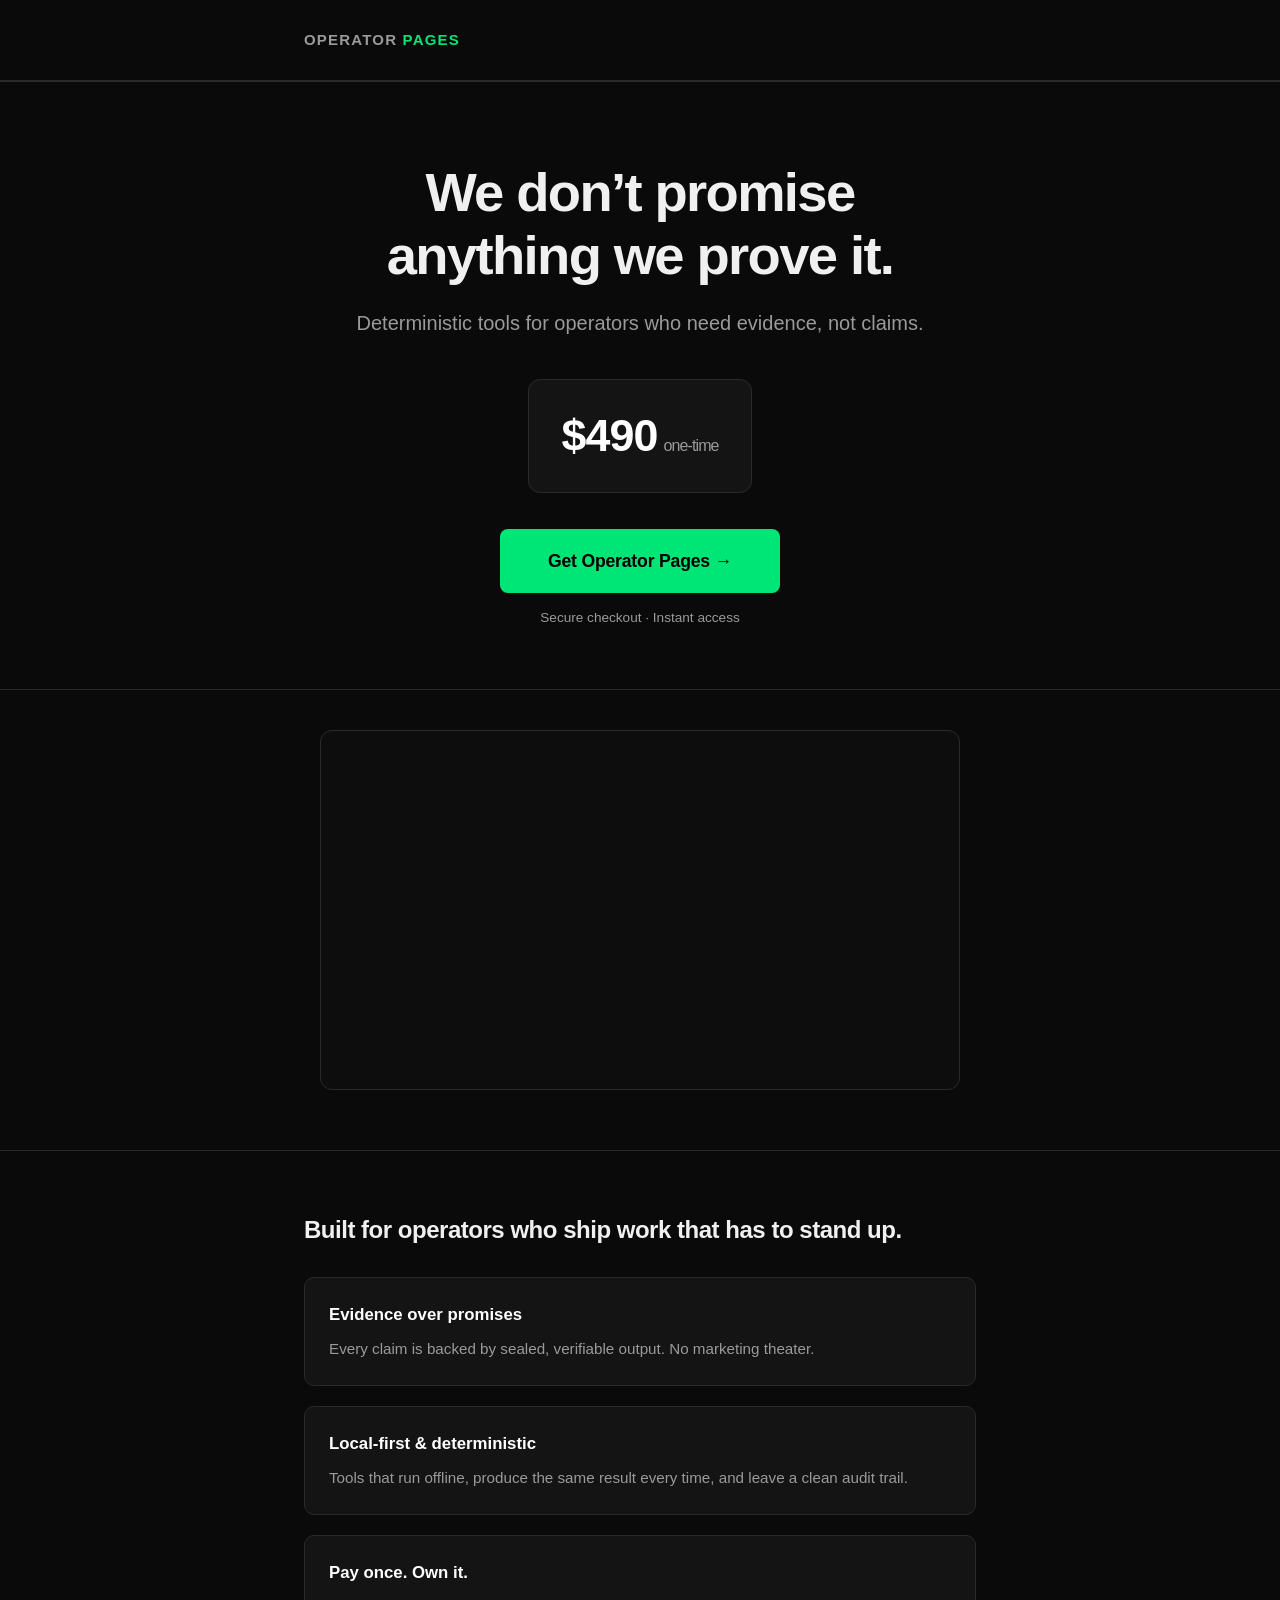
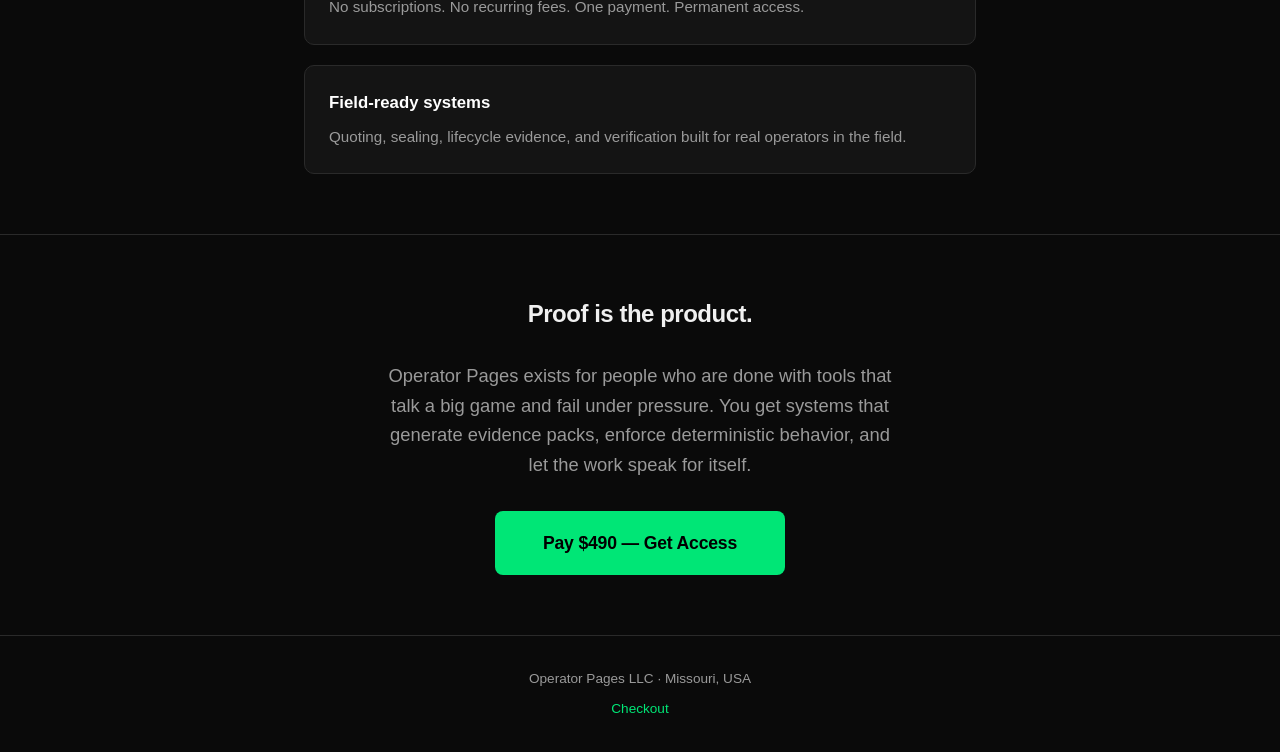
==== index.html @ a0676574 "Add Operator Pages landing page (index.html) — $490 offer + slides" ====
<!DOCTYPE html>
<html lang="en">
<head>
  <meta charset="UTF-8" />
  <meta name="viewport" content="width=device-width, initial-scale=1.0" />
  <title>Operator Pages — We don't promise anything we prove it.</title>
  <meta name="description" content="Operator Pages. Deterministic tools for field operators. Evidence over claims. Pay once. Own it." />
  <style>
    :root {
      --bg: #0a0a0a;
      --surface: #141414;
      --border: #2a2a2a;
      --text: #f0f0f0;
      --muted: #9a9a9a;
      --accent: #00e676;
      --accent-dim: #00c853;
      --white: #ffffff;
    }

    * {
      margin: 0;
      padding: 0;
      box-sizing: border-box;
    }

    body {
      font-family: -apple-system, BlinkMacSystemFont, "Segoe UI", Roboto, "Helvetica Neue", Arial, sans-serif;
      background: var(--bg);
      color: var(--text);
      line-height: 1.6;
      min-height: 100vh;
    }

    a {
      color: inherit;
      text-decoration: none;
    }

    .container {
      max-width: 720px;
      margin: 0 auto;
      padding: 0 24px;
    }

    /* Header */
    header {
      padding: 28px 0;
      border-bottom: 1px solid var(--border);
    }

    .logo {
      font-size: 15px;
      font-weight: 700;
      letter-spacing: 0.08em;
      text-transform: uppercase;
      color: var(--muted);
    }

    .logo span {
      color: var(--accent);
    }

    /* Hero */
    .hero {
      padding: 80px 0 60px;
      text-align: center;
    }

    .hero h1 {
      font-size: clamp(2.4rem, 6vw, 3.4rem);
      font-weight: 800;
      line-height: 1.15;
      letter-spacing: -0.03em;
      margin-bottom: 20px;
    }

    .hero .tagline {
      font-size: 1.25rem;
      color: var(--muted);
      margin-bottom: 40px;
      font-weight: 500;
    }

    .price-block {
      display: inline-block;
      background: var(--surface);
      border: 1px solid var(--border);
      border-radius: 12px;
      padding: 20px 32px;
      margin-bottom: 36px;
    }

    .price {
      font-size: 2.8rem;
      font-weight: 800;
      letter-spacing: -0.02em;
      color: var(--white);
    }

    .price span {
      font-size: 1rem;
      font-weight: 500;
      color: var(--muted);
      margin-left: 6px;
    }

    .cta {
      display: inline-block;
      background: var(--accent);
      color: #000;
      font-weight: 700;
      font-size: 1.1rem;
      padding: 18px 48px;
      border-radius: 8px;
      transition: all 0.2s ease;
      letter-spacing: -0.01em;
    }

    .cta:hover {
      background: var(--accent-dim);
      transform: translateY(-1px);
    }

    .cta-sub {
      margin-top: 14px;
      font-size: 0.85rem;
      color: var(--muted);
    }

    /* Slideshow */
    .video-section {
      padding: 40px 0 60px;
      text-align: center;
    }

    .slide-wrapper {
      position: relative;
      width: 100%;
      max-width: 640px;
      margin: 0 auto;
      aspect-ratio: 16 / 9;
      background: #0d0d0d;
      border: 1px solid var(--border);
      border-radius: 12px;
      overflow: hidden;
    }

    .slides {
      position: relative;
      width: 100%;
      height: 100%;
    }

    .slide {
      position: absolute;
      inset: 0;
      display: flex;
      flex-direction: column;
      align-items: center;
      justify-content: center;
      padding: 32px;
      opacity: 0;
      animation: slideCycle 12s infinite;
    }

    .slide:nth-child(1) { animation-delay: 0s; }
    .slide:nth-child(2) { animation-delay: 4s; }
    .slide:nth-child(3) { animation-delay: 8s; }

    @keyframes slideCycle {
      0% { opacity: 0; transform: translateY(12px); }
      6% { opacity: 1; transform: translateY(0); }
      28% { opacity: 1; transform: translateY(0); }
      33% { opacity: 0; transform: translateY(-12px); }
      100% { opacity: 0; }
    }

    .slide h3 {
      font-size: clamp(1.4rem, 4vw, 1.9rem);
      font-weight: 800;
      letter-spacing: -0.03em;
      color: var(--white);
      margin-bottom: 12px;
      line-height: 1.2;
    }

    .slide p {
      font-size: 1rem;
      color: var(--muted);
      max-width: 380px;
    }

    .slide .accent {
      color: var(--accent);
      font-weight: 700;
    }

    .slide-progress {
      position: absolute;
      bottom: 0;
      left: 0;
      height: 3px;
      background: var(--accent);
      animation: progress 12s linear infinite;
    }

    @keyframes progress {
      0% { width: 0%; }
      100% { width: 100%; }
    }

    /* Sections */
    section {
      padding: 60px 0;
      border-top: 1px solid var(--border);
    }

    h2 {
      font-size: 1.5rem;
      font-weight: 700;
      margin-bottom: 28px;
      letter-spacing: -0.02em;
    }

    .features {
      display: grid;
      gap: 20px;
    }

    .feature {
      background: var(--surface);
      border: 1px solid var(--border);
      border-radius: 10px;
      padding: 24px;
    }

    .feature h3 {
      font-size: 1.05rem;
      font-weight: 700;
      margin-bottom: 8px;
      color: var(--white);
    }

    .feature p {
      font-size: 0.95rem;
      color: var(--muted);
    }

    .proof {
      text-align: center;
    }

    .proof p {
      font-size: 1.15rem;
      color: var(--muted);
      max-width: 520px;
      margin: 0 auto 32px;
    }

    .final-cta {
      text-align: center;
      padding-bottom: 80px;
    }

    footer {
      border-top: 1px solid var(--border);
      padding: 32px 0;
      text-align: center;
      font-size: 0.85rem;
      color: var(--muted);
    }

    footer a {
      color: var(--accent);
    }

    @media (max-width: 600px) {
      .hero {
        padding: 60px 0 48px;
      }
      .price {
        font-size: 2.2rem;
      }
      .cta {
        width: 100%;
        text-align: center;
      }
    }
  </style>
</head>
<body>
  <header>
    <div class="container">
      <div class="logo">Operator <span>Pages</span></div>
    </div>
  </header>

  <main>
    <section class="hero">
      <div class="container">
        <h1>We don’t promise<br>anything we prove it.</h1>
        <p class="tagline">Deterministic tools for operators who need evidence, not claims.</p>

        <div class="price-block">
          <div class="price">$490<span>one-time</span></div>
        </div>

        <div>
          <a href="https://buy.stripe.com/5kQaEYc9AewBaJleoN0ZW01" class="cta" target="_blank" rel="noopener">
            Get Operator Pages →
          </a>
          <p class="cta-sub">Secure checkout · Instant access</p>
        </div>
      </div>
    </section>

    <section class="video-section">
      <div class="container">
        <div class="slide-wrapper">
          <div class="slides">
            <div class="slide">
              <h3>Evidence over claims</h3>
            </div>
            <div class="slide">
              <h3>Local-first</h3>
            </div>
            <div class="slide">
              <h3>Pay once</h3>
            </div>
          </div>
          <div class="slide-progress"></div>
        </div>
      </div>
    </section>

    <section>
      <div class="container">
        <h2>Built for operators who ship work that has to stand up.</h2>
        <div class="features">
          <div class="feature">
            <h3>Evidence over promises</h3>
            <p>Every claim is backed by sealed, verifiable output. No marketing theater.</p>
          </div>
          <div class="feature">
            <h3>Local-first & deterministic</h3>
            <p>Tools that run offline, produce the same result every time, and leave a clean audit trail.</p>
          </div>
          <div class="feature">
            <h3>Pay once. Own it.</h3>
            <p>No subscriptions. No recurring fees. One payment. Permanent access.</p>
          </div>
          <div class="feature">
            <h3>Field-ready systems</h3>
            <p>Quoting, sealing, lifecycle evidence, and verification built for real operators in the field.</p>
          </div>
        </div>
      </div>
    </section>

    <section class="proof">
      <div class="container">
        <h2>Proof is the product.</h2>
        <p>
          Operator Pages exists for people who are done with tools that talk a big game and fail under pressure.
          You get systems that generate evidence packs, enforce deterministic behavior, and let the work speak for itself.
        </p>
        <a href="https://buy.stripe.com/5kQaEYc9AewBaJleoN0ZW01" class="cta" target="_blank" rel="noopener">
          Pay $490 — Get Access
        </a>
      </div>
    </section>
  </main>

  <footer>
    <div class="container">
      <p>Operator Pages LLC · Missouri, USA</p>
      <p style="margin-top: 8px;">
        <a href="https://buy.stripe.com/5kQaEYc9AewBaJleoN0ZW01">Checkout</a>
      </p>
    </div>
  </footer>
</body>
</html>
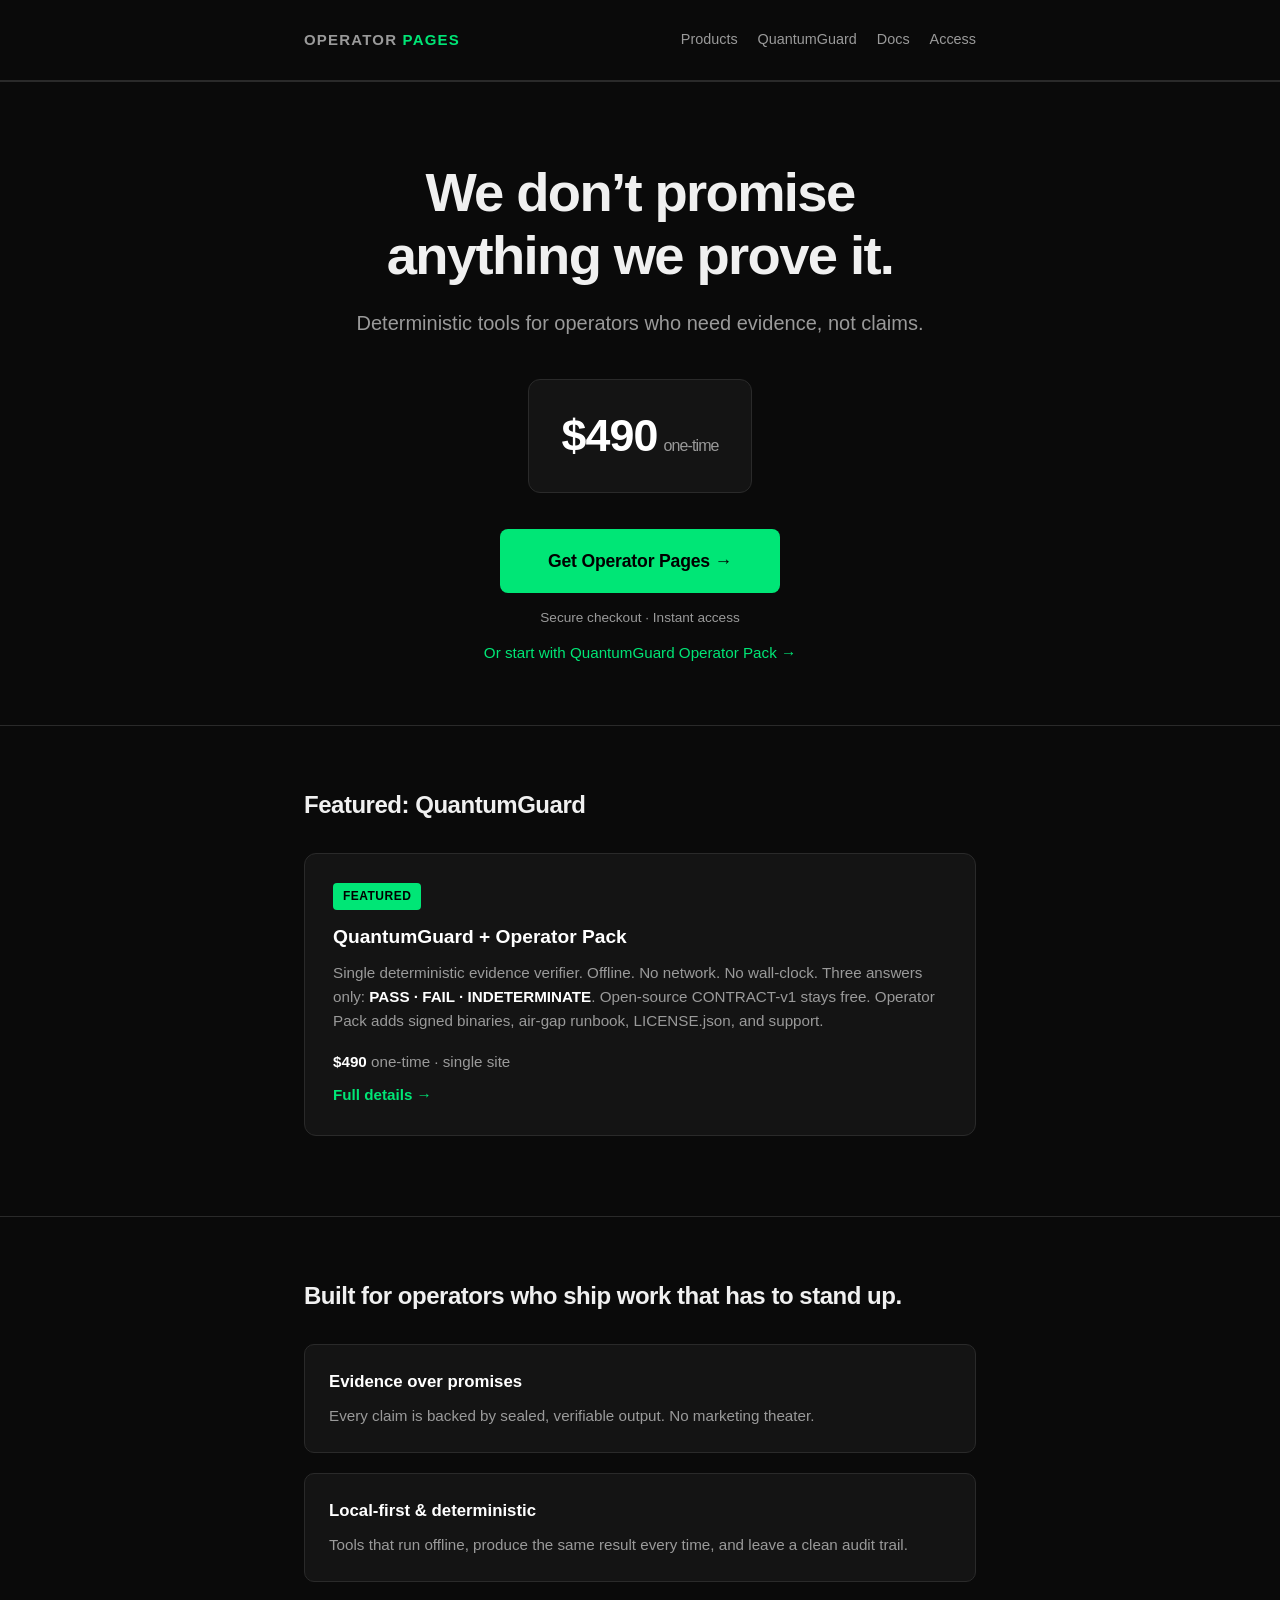
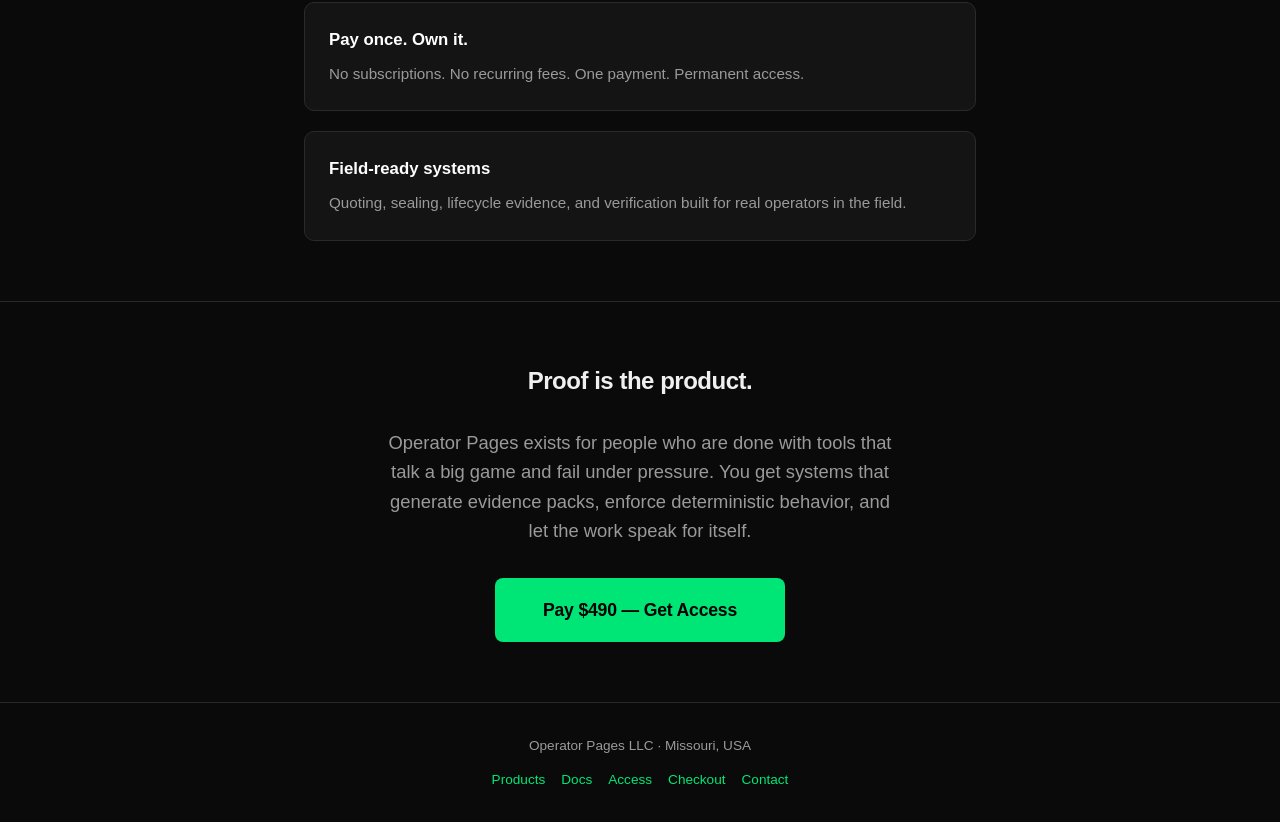
==== commit 40ee8138: "Home: QuantumGuard featured, site nav, products link; preserve exact $490 Stripe CTA" ====
--- a/index.html
+++ b/index.html
@@ -4,7 +4,11 @@
   <meta charset="UTF-8" />
   <meta name="viewport" content="width=device-width, initial-scale=1.0" />
   <title>Operator Pages — We don't promise anything we prove it.</title>
-  <meta name="description" content="Operator Pages. Deterministic tools for field operators. Evidence over claims. Pay once. Own it." />
+  <meta name="description" content="Operator Pages. Deterministic tools for field operators. QuantumGuard evidence verification. Evidence over claims. Pay once. Own it." />
+  <meta property="og:title" content="Operator Pages — Evidence over claims" />
+  <meta property="og:description" content="Deterministic tools for operators who need evidence, not claims. QuantumGuard + Operator Pack $490 one-time." />
+  <meta property="og:type" content="website" />
+  <link rel="canonical" href="https://operatorpages.com/" />
   <style>
     :root {
       --bg: #0a0a0a;
@@ -16,282 +20,64 @@
       --accent-dim: #00c853;
       --white: #ffffff;
     }
-
-    * {
-      margin: 0;
-      padding: 0;
-      box-sizing: border-box;
-    }
-
+    * { margin: 0; padding: 0; box-sizing: border-box; }
     body {
       font-family: -apple-system, BlinkMacSystemFont, "Segoe UI", Roboto, "Helvetica Neue", Arial, sans-serif;
-      background: var(--bg);
-      color: var(--text);
-      line-height: 1.6;
-      min-height: 100vh;
+      background: var(--bg); color: var(--text); line-height: 1.6; min-height: 100vh;
     }
-
-    a {
-      color: inherit;
-      text-decoration: none;
-    }
-
-    .container {
-      max-width: 720px;
-      margin: 0 auto;
-      padding: 0 24px;
-    }
-
-    /* Header */
-    header {
-      padding: 28px 0;
-      border-bottom: 1px solid var(--border);
-    }
-
-    .logo {
-      font-size: 15px;
-      font-weight: 700;
-      letter-spacing: 0.08em;
-      text-transform: uppercase;
-      color: var(--muted);
-    }
-
-    .logo span {
-      color: var(--accent);
-    }
-
-    /* Hero */
-    .hero {
-      padding: 80px 0 60px;
-      text-align: center;
-    }
-
-    .hero h1 {
-      font-size: clamp(2.4rem, 6vw, 3.4rem);
-      font-weight: 800;
-      line-height: 1.15;
-      letter-spacing: -0.03em;
-      margin-bottom: 20px;
-    }
-
-    .hero .tagline {
-      font-size: 1.25rem;
-      color: var(--muted);
-      margin-bottom: 40px;
-      font-weight: 500;
-    }
-
-    .price-block {
-      display: inline-block;
-      background: var(--surface);
-      border: 1px solid var(--border);
-      border-radius: 12px;
-      padding: 20px 32px;
-      margin-bottom: 36px;
-    }
-
-    .price {
-      font-size: 2.8rem;
-      font-weight: 800;
-      letter-spacing: -0.02em;
-      color: var(--white);
-    }
-
-    .price span {
-      font-size: 1rem;
-      font-weight: 500;
-      color: var(--muted);
-      margin-left: 6px;
-    }
-
-    .cta {
-      display: inline-block;
-      background: var(--accent);
-      color: #000;
-      font-weight: 700;
-      font-size: 1.1rem;
-      padding: 18px 48px;
-      border-radius: 8px;
-      transition: all 0.2s ease;
-      letter-spacing: -0.01em;
-    }
-
-    .cta:hover {
-      background: var(--accent-dim);
-      transform: translateY(-1px);
-    }
-
-    .cta-sub {
-      margin-top: 14px;
-      font-size: 0.85rem;
-      color: var(--muted);
-    }
-
-    /* Slideshow */
-    .video-section {
-      padding: 40px 0 60px;
-      text-align: center;
-    }
-
-    .slide-wrapper {
-      position: relative;
-      width: 100%;
-      max-width: 640px;
-      margin: 0 auto;
-      aspect-ratio: 16 / 9;
-      background: #0d0d0d;
-      border: 1px solid var(--border);
-      border-radius: 12px;
-      overflow: hidden;
-    }
-
-    .slides {
-      position: relative;
-      width: 100%;
-      height: 100%;
-    }
-
-    .slide {
-      position: absolute;
-      inset: 0;
-      display: flex;
-      flex-direction: column;
-      align-items: center;
-      justify-content: center;
-      padding: 32px;
-      opacity: 0;
-      animation: slideCycle 12s infinite;
-    }
-
-    .slide:nth-child(1) { animation-delay: 0s; }
-    .slide:nth-child(2) { animation-delay: 4s; }
-    .slide:nth-child(3) { animation-delay: 8s; }
-
-    @keyframes slideCycle {
-      0% { opacity: 0; transform: translateY(12px); }
-      6% { opacity: 1; transform: translateY(0); }
-      28% { opacity: 1; transform: translateY(0); }
-      33% { opacity: 0; transform: translateY(-12px); }
-      100% { opacity: 0; }
-    }
-
-    .slide h3 {
-      font-size: clamp(1.4rem, 4vw, 1.9rem);
-      font-weight: 800;
-      letter-spacing: -0.03em;
-      color: var(--white);
-      margin-bottom: 12px;
-      line-height: 1.2;
-    }
-
-    .slide p {
-      font-size: 1rem;
-      color: var(--muted);
-      max-width: 380px;
-    }
-
-    .slide .accent {
-      color: var(--accent);
-      font-weight: 700;
-    }
-
-    .slide-progress {
-      position: absolute;
-      bottom: 0;
-      left: 0;
-      height: 3px;
-      background: var(--accent);
-      animation: progress 12s linear infinite;
-    }
-
-    @keyframes progress {
-      0% { width: 0%; }
-      100% { width: 100%; }
-    }
-
-    /* Sections */
-    section {
-      padding: 60px 0;
-      border-top: 1px solid var(--border);
-    }
-
-    h2 {
-      font-size: 1.5rem;
-      font-weight: 700;
-      margin-bottom: 28px;
-      letter-spacing: -0.02em;
-    }
-
-    .features {
-      display: grid;
-      gap: 20px;
-    }
-
-    .feature {
-      background: var(--surface);
-      border: 1px solid var(--border);
-      border-radius: 10px;
-      padding: 24px;
-    }
-
-    .feature h3 {
-      font-size: 1.05rem;
-      font-weight: 700;
-      margin-bottom: 8px;
-      color: var(--white);
-    }
-
-    .feature p {
-      font-size: 0.95rem;
-      color: var(--muted);
-    }
-
-    .proof {
-      text-align: center;
-    }
-
-    .proof p {
-      font-size: 1.15rem;
-      color: var(--muted);
-      max-width: 520px;
-      margin: 0 auto 32px;
-    }
-
-    .final-cta {
-      text-align: center;
-      padding-bottom: 80px;
-    }
-
-    footer {
-      border-top: 1px solid var(--border);
-      padding: 32px 0;
-      text-align: center;
-      font-size: 0.85rem;
-      color: var(--muted);
-    }
-
-    footer a {
-      color: var(--accent);
-    }
-
+    a { color: inherit; text-decoration: none; }
+    .container { max-width: 720px; margin: 0 auto; padding: 0 24px; }
+    header { padding: 28px 0; border-bottom: 1px solid var(--border); }
+    .nav { display: flex; align-items: center; justify-content: space-between; gap: 16px; flex-wrap: wrap; }
+    .logo { font-size: 15px; font-weight: 700; letter-spacing: 0.08em; text-transform: uppercase; color: var(--muted); }
+    .logo span { color: var(--accent); }
+    .nav-links { display: flex; gap: 20px; font-size: 0.9rem; color: var(--muted); }
+    .nav-links a:hover { color: var(--accent); }
+    .hero { padding: 80px 0 60px; text-align: center; }
+    .hero h1 { font-size: clamp(2.4rem, 6vw, 3.4rem); font-weight: 800; line-height: 1.15; letter-spacing: -0.03em; margin-bottom: 20px; }
+    .hero .tagline { font-size: 1.25rem; color: var(--muted); margin-bottom: 40px; font-weight: 500; }
+    .price-block { display: inline-block; background: var(--surface); border: 1px solid var(--border); border-radius: 12px; padding: 20px 32px; margin-bottom: 36px; }
+    .price { font-size: 2.8rem; font-weight: 800; letter-spacing: -0.02em; color: var(--white); }
+    .price span { font-size: 1rem; font-weight: 500; color: var(--muted); margin-left: 6px; }
+    .cta { display: inline-block; background: var(--accent); color: #000; font-weight: 700; font-size: 1.1rem; padding: 18px 48px; border-radius: 8px; transition: all 0.2s ease; letter-spacing: -0.01em; }
+    .cta:hover { background: var(--accent-dim); transform: translateY(-1px); }
+    .cta-sub { margin-top: 14px; font-size: 0.85rem; color: var(--muted); }
+    .cta-secondary { display: inline-block; margin-top: 12px; font-size: 0.95rem; color: var(--accent); }
+    .cta-secondary:hover { text-decoration: underline; }
+    section { padding: 60px 0; border-top: 1px solid var(--border); }
+    h2 { font-size: 1.5rem; font-weight: 700; margin-bottom: 28px; letter-spacing: -0.02em; }
+    .features { display: grid; gap: 20px; }
+    .feature { background: var(--surface); border: 1px solid var(--border); border-radius: 10px; padding: 24px; }
+    .feature h3 { font-size: 1.05rem; font-weight: 700; margin-bottom: 8px; color: var(--white); }
+    .feature p { font-size: 0.95rem; color: var(--muted); }
+    .product-card { background: var(--surface); border: 1px solid var(--border); border-radius: 12px; padding: 28px; margin-bottom: 20px; }
+    .product-card h3 { font-size: 1.2rem; font-weight: 700; margin-bottom: 8px; color: var(--white); }
+    .product-card .badge { display: inline-block; font-size: 0.75rem; font-weight: 700; letter-spacing: 0.04em; text-transform: uppercase; color: #000; background: var(--accent); padding: 4px 10px; border-radius: 4px; margin-bottom: 12px; }
+    .product-card p { color: var(--muted); margin-bottom: 16px; font-size: 0.95rem; }
+    .product-card a.more { color: var(--accent); font-weight: 600; font-size: 0.95rem; }
+    .product-card a.more:hover { text-decoration: underline; }
+    .proof { text-align: center; }
+    .proof p { font-size: 1.15rem; color: var(--muted); max-width: 520px; margin: 0 auto 32px; }
+    footer { border-top: 1px solid var(--border); padding: 32px 0; text-align: center; font-size: 0.85rem; color: var(--muted); }
+    footer a { color: var(--accent); }
+    footer .links { margin-top: 12px; display: flex; gap: 16px; justify-content: center; flex-wrap: wrap; }
     @media (max-width: 600px) {
-      .hero {
-        padding: 60px 0 48px;
-      }
-      .price {
-        font-size: 2.2rem;
-      }
-      .cta {
-        width: 100%;
-        text-align: center;
-      }
+      .hero { padding: 60px 0 48px; }
+      .price { font-size: 2.2rem; }
+      .cta { width: 100%; text-align: center; }
     }
   </style>
 </head>
 <body>
   <header>
-    <div class="container">
-      <div class="logo">Operator <span>Pages</span></div>
+    <div class="container nav">
+      <a href="/" class="logo">Operator <span>Pages</span></a>
+      <nav class="nav-links">
+        <a href="/products/">Products</a>
+        <a href="/products/quantumguard.html">QuantumGuard</a>
+        <a href="/docs/">Docs</a>
+        <a href="/access.html">Access</a>
+      </nav>
     </div>
   </header>
 
@@ -300,35 +86,30 @@
       <div class="container">
         <h1>We don’t promise<br>anything we prove it.</h1>
         <p class="tagline">Deterministic tools for operators who need evidence, not claims.</p>
-
         <div class="price-block">
           <div class="price">$490<span>one-time</span></div>
         </div>
-
         <div>
-          <a href="https://buy.stripe.com/5kQaEYc9AewBaJleoN0ZW01" class="cta" target="_blank" rel="noopener">
-            Get Operator Pages →
-          </a>
+          <a href="https://buy.stripe.com/5kQaEYc9AewBaJleoN0ZW01" class="cta" target="_blank" rel="noopener">Get Operator Pages →</a>
           <p class="cta-sub">Secure checkout · Instant access</p>
+          <a href="/products/quantumguard.html" class="cta-secondary">Or start with QuantumGuard Operator Pack →</a>
         </div>
       </div>
     </section>
 
-    <section class="video-section">
+    <section>
       <div class="container">
-        <div class="slide-wrapper">
-          <div class="slides">
-            <div class="slide">
-              <h3>Evidence over claims</h3>
-            </div>
-            <div class="slide">
-              <h3>Local-first</h3>
-            </div>
-            <div class="slide">
-              <h3>Pay once</h3>
-            </div>
-          </div>
-          <div class="slide-progress"></div>
+        <h2>Featured: QuantumGuard</h2>
+        <div class="product-card">
+          <span class="badge">Featured</span>
+          <h3>QuantumGuard + Operator Pack</h3>
+          <p>
+            Single deterministic evidence verifier. Offline. No network. No wall-clock.
+            Three answers only: <strong style="color:var(--white)">PASS · FAIL · INDETERMINATE</strong>.
+            Open-source CONTRACT-v1 stays free. Operator Pack adds signed binaries, air-gap runbook, LICENSE.json, and support.
+          </p>
+          <p style="margin-bottom:8px"><strong style="color:var(--white)">$490</strong> <span style="color:var(--muted)">one-time · single site</span></p>
+          <a href="/products/quantumguard.html" class="more">Full details →</a>
         </div>
       </div>
     </section>
@@ -364,9 +145,7 @@
           Operator Pages exists for people who are done with tools that talk a big game and fail under pressure.
           You get systems that generate evidence packs, enforce deterministic behavior, and let the work speak for itself.
         </p>
-        <a href="https://buy.stripe.com/5kQaEYc9AewBaJleoN0ZW01" class="cta" target="_blank" rel="noopener">
-          Pay $490 — Get Access
-        </a>
+        <a href="https://buy.stripe.com/5kQaEYc9AewBaJleoN0ZW01" class="cta" target="_blank" rel="noopener">Pay $490 — Get Access</a>
       </div>
     </section>
   </main>
@@ -374,10 +153,14 @@
   <footer>
     <div class="container">
       <p>Operator Pages LLC · Missouri, USA</p>
-      <p style="margin-top: 8px;">
-        <a href="https://buy.stripe.com/5kQaEYc9AewBaJleoN0ZW01">Checkout</a>
-      </p>
+      <div class="links">
+        <a href="/products/">Products</a>
+        <a href="/docs/">Docs</a>
+        <a href="/access.html">Access</a>
+        <a href="https://buy.stripe.com/5kQaEYc9AewBaJleoN0ZW01" target="_blank" rel="noopener">Checkout</a>
+        <a href="mailto:danpennic@gmail.com">Contact</a>
+      </div>
     </div>
   </footer>
 </body>
-</html>+</html>
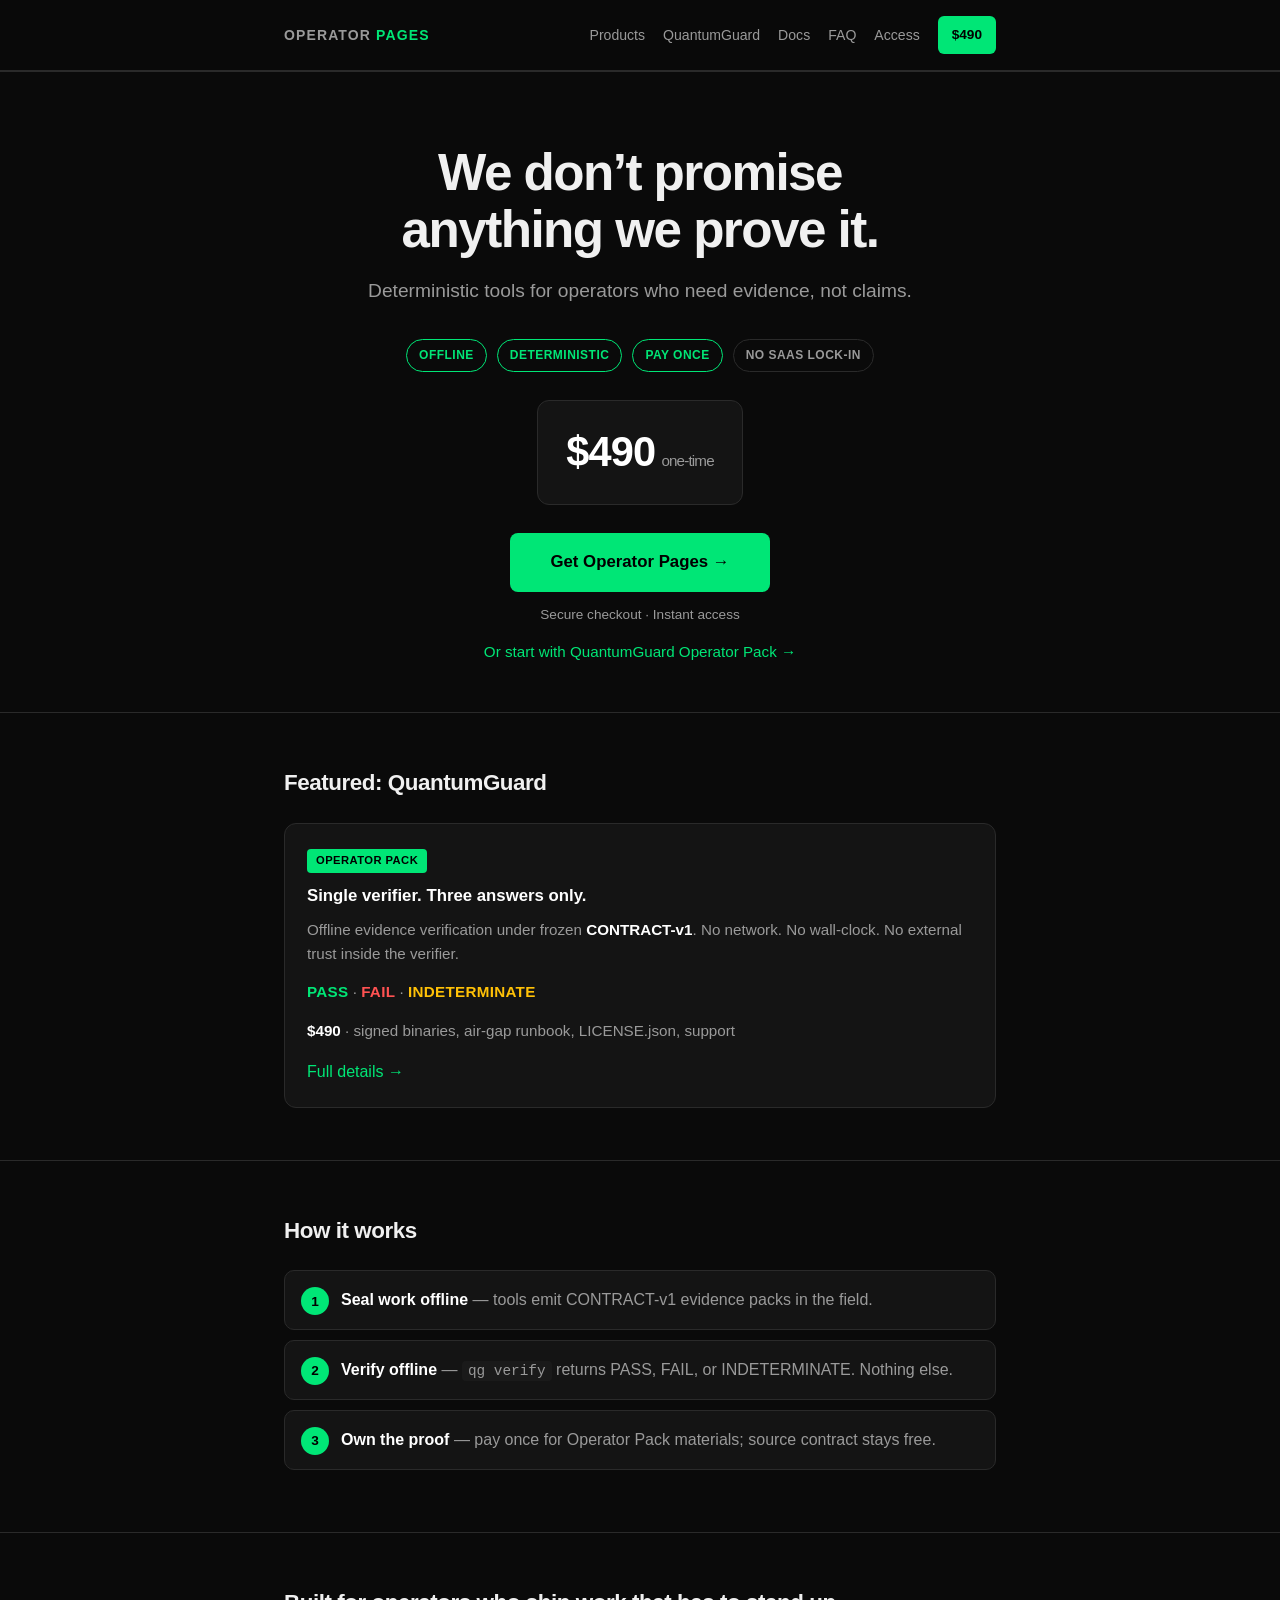
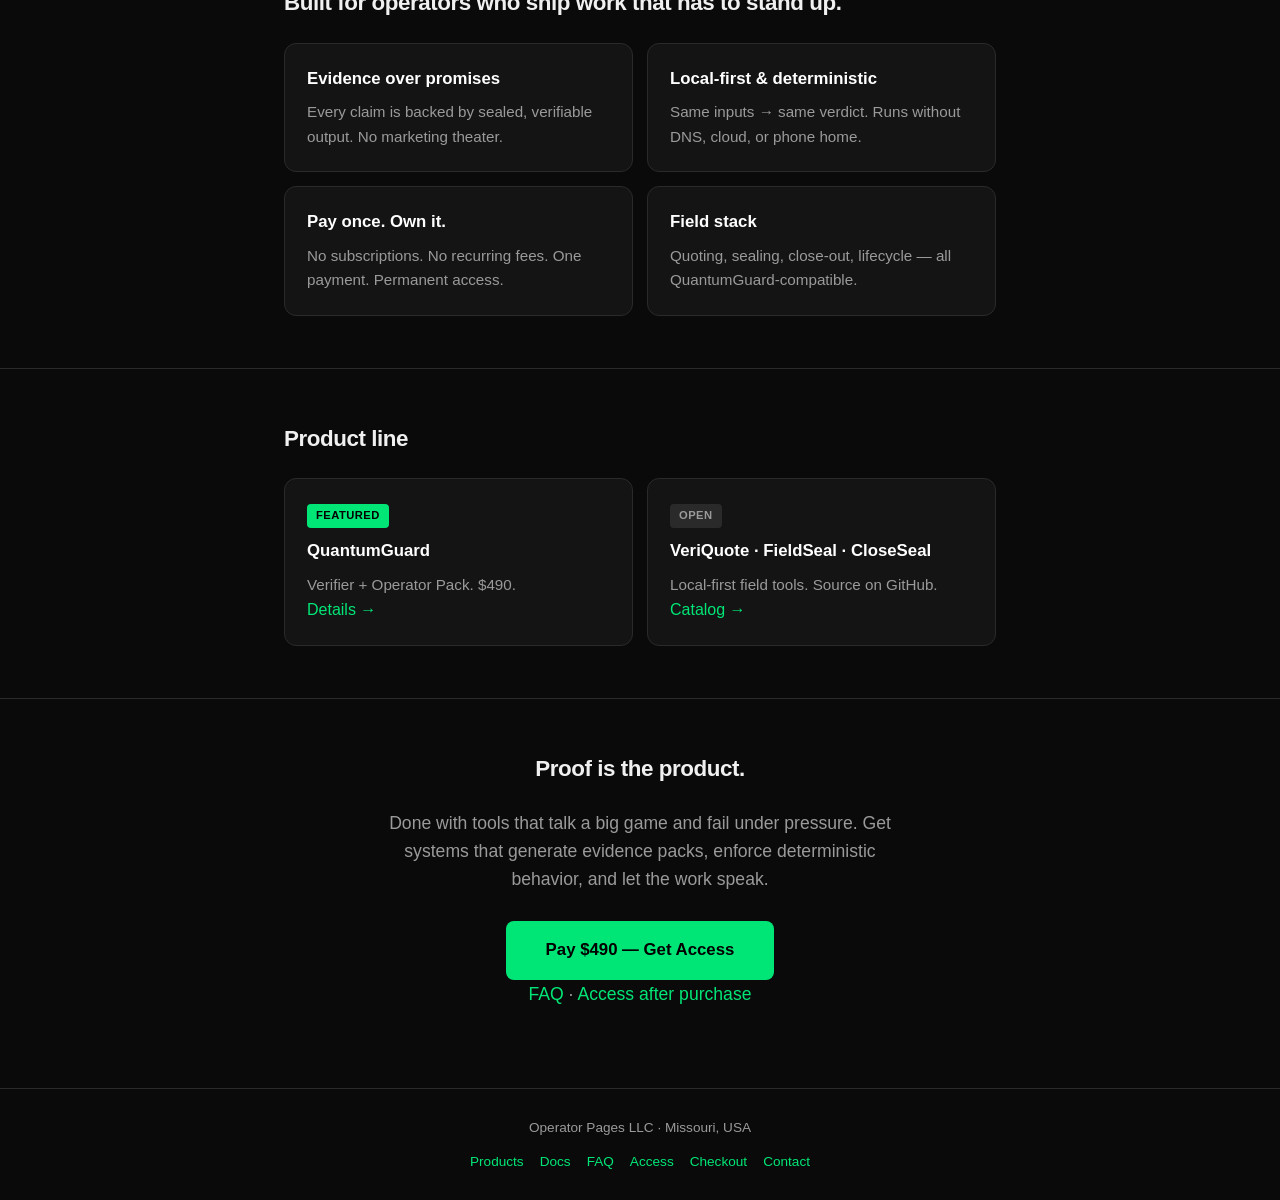
==== commit f556ea24: "Advance home: sticky nav, how-it-works, relative links for GitHub Pages, FAQ link" ====
--- a/index.html
+++ b/index.html
@@ -4,79 +4,23 @@
   <meta charset="UTF-8" />
   <meta name="viewport" content="width=device-width, initial-scale=1.0" />
   <title>Operator Pages — We don't promise anything we prove it.</title>
-  <meta name="description" content="Operator Pages. Deterministic tools for field operators. QuantumGuard evidence verification. Evidence over claims. Pay once. Own it." />
+  <meta name="description" content="Deterministic tools for field operators. QuantumGuard evidence verification. Offline. PASS / FAIL / INDETERMINATE. Pay once." />
   <meta property="og:title" content="Operator Pages — Evidence over claims" />
-  <meta property="og:description" content="Deterministic tools for operators who need evidence, not claims. QuantumGuard + Operator Pack $490 one-time." />
+  <meta property="og:description" content="QuantumGuard + Operator Pack. $490 one-time. Offline verification. No subscriptions." />
   <meta property="og:type" content="website" />
-  <link rel="canonical" href="https://operatorpages.com/" />
-  <style>
-    :root {
-      --bg: #0a0a0a;
-      --surface: #141414;
-      --border: #2a2a2a;
-      --text: #f0f0f0;
-      --muted: #9a9a9a;
-      --accent: #00e676;
-      --accent-dim: #00c853;
-      --white: #ffffff;
-    }
-    * { margin: 0; padding: 0; box-sizing: border-box; }
-    body {
-      font-family: -apple-system, BlinkMacSystemFont, "Segoe UI", Roboto, "Helvetica Neue", Arial, sans-serif;
-      background: var(--bg); color: var(--text); line-height: 1.6; min-height: 100vh;
-    }
-    a { color: inherit; text-decoration: none; }
-    .container { max-width: 720px; margin: 0 auto; padding: 0 24px; }
-    header { padding: 28px 0; border-bottom: 1px solid var(--border); }
-    .nav { display: flex; align-items: center; justify-content: space-between; gap: 16px; flex-wrap: wrap; }
-    .logo { font-size: 15px; font-weight: 700; letter-spacing: 0.08em; text-transform: uppercase; color: var(--muted); }
-    .logo span { color: var(--accent); }
-    .nav-links { display: flex; gap: 20px; font-size: 0.9rem; color: var(--muted); }
-    .nav-links a:hover { color: var(--accent); }
-    .hero { padding: 80px 0 60px; text-align: center; }
-    .hero h1 { font-size: clamp(2.4rem, 6vw, 3.4rem); font-weight: 800; line-height: 1.15; letter-spacing: -0.03em; margin-bottom: 20px; }
-    .hero .tagline { font-size: 1.25rem; color: var(--muted); margin-bottom: 40px; font-weight: 500; }
-    .price-block { display: inline-block; background: var(--surface); border: 1px solid var(--border); border-radius: 12px; padding: 20px 32px; margin-bottom: 36px; }
-    .price { font-size: 2.8rem; font-weight: 800; letter-spacing: -0.02em; color: var(--white); }
-    .price span { font-size: 1rem; font-weight: 500; color: var(--muted); margin-left: 6px; }
-    .cta { display: inline-block; background: var(--accent); color: #000; font-weight: 700; font-size: 1.1rem; padding: 18px 48px; border-radius: 8px; transition: all 0.2s ease; letter-spacing: -0.01em; }
-    .cta:hover { background: var(--accent-dim); transform: translateY(-1px); }
-    .cta-sub { margin-top: 14px; font-size: 0.85rem; color: var(--muted); }
-    .cta-secondary { display: inline-block; margin-top: 12px; font-size: 0.95rem; color: var(--accent); }
-    .cta-secondary:hover { text-decoration: underline; }
-    section { padding: 60px 0; border-top: 1px solid var(--border); }
-    h2 { font-size: 1.5rem; font-weight: 700; margin-bottom: 28px; letter-spacing: -0.02em; }
-    .features { display: grid; gap: 20px; }
-    .feature { background: var(--surface); border: 1px solid var(--border); border-radius: 10px; padding: 24px; }
-    .feature h3 { font-size: 1.05rem; font-weight: 700; margin-bottom: 8px; color: var(--white); }
-    .feature p { font-size: 0.95rem; color: var(--muted); }
-    .product-card { background: var(--surface); border: 1px solid var(--border); border-radius: 12px; padding: 28px; margin-bottom: 20px; }
-    .product-card h3 { font-size: 1.2rem; font-weight: 700; margin-bottom: 8px; color: var(--white); }
-    .product-card .badge { display: inline-block; font-size: 0.75rem; font-weight: 700; letter-spacing: 0.04em; text-transform: uppercase; color: #000; background: var(--accent); padding: 4px 10px; border-radius: 4px; margin-bottom: 12px; }
-    .product-card p { color: var(--muted); margin-bottom: 16px; font-size: 0.95rem; }
-    .product-card a.more { color: var(--accent); font-weight: 600; font-size: 0.95rem; }
-    .product-card a.more:hover { text-decoration: underline; }
-    .proof { text-align: center; }
-    .proof p { font-size: 1.15rem; color: var(--muted); max-width: 520px; margin: 0 auto 32px; }
-    footer { border-top: 1px solid var(--border); padding: 32px 0; text-align: center; font-size: 0.85rem; color: var(--muted); }
-    footer a { color: var(--accent); }
-    footer .links { margin-top: 12px; display: flex; gap: 16px; justify-content: center; flex-wrap: wrap; }
-    @media (max-width: 600px) {
-      .hero { padding: 60px 0 48px; }
-      .price { font-size: 2.2rem; }
-      .cta { width: 100%; text-align: center; }
-    }
-  </style>
+  <link rel="stylesheet" href="css/site.css" />
 </head>
 <body>
   <header>
     <div class="container nav">
-      <a href="/" class="logo">Operator <span>Pages</span></a>
+      <a href="./" class="logo">Operator <span>Pages</span></a>
       <nav class="nav-links">
-        <a href="/products/">Products</a>
-        <a href="/products/quantumguard.html">QuantumGuard</a>
-        <a href="/docs/">Docs</a>
-        <a href="/access.html">Access</a>
+        <a href="products/">Products</a>
+        <a href="products/quantumguard.html">QuantumGuard</a>
+        <a href="docs/">Docs</a>
+        <a href="faq.html">FAQ</a>
+        <a href="access.html">Access</a>
+        <a class="nav-cta" href="https://buy.stripe.com/5kQaEYc9AewBaJleoN0ZW01" target="_blank" rel="noopener">$490</a>
       </nav>
     </div>
   </header>
@@ -86,13 +30,19 @@
       <div class="container">
         <h1>We don’t promise<br>anything we prove it.</h1>
         <p class="tagline">Deterministic tools for operators who need evidence, not claims.</p>
+        <div class="pill-row">
+          <span class="pill on">Offline</span>
+          <span class="pill on">Deterministic</span>
+          <span class="pill on">Pay once</span>
+          <span class="pill">No SaaS lock-in</span>
+        </div>
         <div class="price-block">
           <div class="price">$490<span>one-time</span></div>
         </div>
         <div>
           <a href="https://buy.stripe.com/5kQaEYc9AewBaJleoN0ZW01" class="cta" target="_blank" rel="noopener">Get Operator Pages →</a>
           <p class="cta-sub">Secure checkout · Instant access</p>
-          <a href="/products/quantumguard.html" class="cta-secondary">Or start with QuantumGuard Operator Pack →</a>
+          <a href="products/quantumguard.html" class="cta-secondary">Or start with QuantumGuard Operator Pack →</a>
         </div>
       </div>
     </section>
@@ -100,39 +50,74 @@
     <section>
       <div class="container">
         <h2>Featured: QuantumGuard</h2>
-        <div class="product-card">
-          <span class="badge">Featured</span>
-          <h3>QuantumGuard + Operator Pack</h3>
-          <p>
-            Single deterministic evidence verifier. Offline. No network. No wall-clock.
-            Three answers only: <strong style="color:var(--white)">PASS · FAIL · INDETERMINATE</strong>.
-            Open-source CONTRACT-v1 stays free. Operator Pack adds signed binaries, air-gap runbook, LICENSE.json, and support.
+        <div class="card">
+          <span class="badge">Operator Pack</span>
+          <h3>Single verifier. Three answers only.</h3>
+          <p style="margin-bottom:14px">
+            Offline evidence verification under frozen <strong style="color:var(--white)">CONTRACT-v1</strong>.
+            No network. No wall-clock. No external trust inside the verifier.
           </p>
-          <p style="margin-bottom:8px"><strong style="color:var(--white)">$490</strong> <span style="color:var(--muted)">one-time · single site</span></p>
-          <a href="/products/quantumguard.html" class="more">Full details →</a>
+          <p style="margin-bottom:14px">
+            <span class="verdict v-pass">PASS</span> ·
+            <span class="verdict v-fail">FAIL</span> ·
+            <span class="verdict v-ind">INDETERMINATE</span>
+          </p>
+          <p style="margin-bottom:16px"><strong style="color:var(--white)">$490</strong> · signed binaries, air-gap runbook, LICENSE.json, support</p>
+          <a class="ext" href="products/quantumguard.html">Full details →</a>
         </div>
       </div>
     </section>
 
     <section>
       <div class="container">
+        <h2>How it works</h2>
+        <ol class="steps">
+          <li><strong style="color:var(--white)">Seal work offline</strong> — tools emit CONTRACT-v1 evidence packs in the field.</li>
+          <li><strong style="color:var(--white)">Verify offline</strong> — <code>qg verify</code> returns PASS, FAIL, or INDETERMINATE. Nothing else.</li>
+          <li><strong style="color:var(--white)">Own the proof</strong> — pay once for Operator Pack materials; source contract stays free.</li>
+        </ol>
+      </div>
+    </section>
+
+    <section>
+      <div class="container">
         <h2>Built for operators who ship work that has to stand up.</h2>
-        <div class="features">
+        <div class="features grid-2">
           <div class="feature">
             <h3>Evidence over promises</h3>
             <p>Every claim is backed by sealed, verifiable output. No marketing theater.</p>
           </div>
           <div class="feature">
             <h3>Local-first & deterministic</h3>
-            <p>Tools that run offline, produce the same result every time, and leave a clean audit trail.</p>
+            <p>Same inputs → same verdict. Runs without DNS, cloud, or phone home.</p>
           </div>
           <div class="feature">
             <h3>Pay once. Own it.</h3>
             <p>No subscriptions. No recurring fees. One payment. Permanent access.</p>
           </div>
           <div class="feature">
-            <h3>Field-ready systems</h3>
-            <p>Quoting, sealing, lifecycle evidence, and verification built for real operators in the field.</p>
+            <h3>Field stack</h3>
+            <p>Quoting, sealing, close-out, lifecycle — all QuantumGuard-compatible.</p>
+          </div>
+        </div>
+      </div>
+    </section>
+
+    <section>
+      <div class="container">
+        <h2>Product line</h2>
+        <div class="grid-2">
+          <div class="card">
+            <span class="badge">Featured</span>
+            <h3>QuantumGuard</h3>
+            <p>Verifier + Operator Pack. $490.</p>
+            <a class="ext" href="products/quantumguard.html">Details →</a>
+          </div>
+          <div class="card">
+            <span class="badge muted">Open</span>
+            <h3>VeriQuote · FieldSeal · CloseSeal</h3>
+            <p>Local-first field tools. Source on GitHub.</p>
+            <a class="ext" href="products/">Catalog →</a>
           </div>
         </div>
       </div>
@@ -142,10 +127,11 @@
       <div class="container">
         <h2>Proof is the product.</h2>
         <p>
-          Operator Pages exists for people who are done with tools that talk a big game and fail under pressure.
-          You get systems that generate evidence packs, enforce deterministic behavior, and let the work speak for itself.
+          Done with tools that talk a big game and fail under pressure.
+          Get systems that generate evidence packs, enforce deterministic behavior, and let the work speak.
         </p>
         <a href="https://buy.stripe.com/5kQaEYc9AewBaJleoN0ZW01" class="cta" target="_blank" rel="noopener">Pay $490 — Get Access</a>
+        <p class="cta-sub"><a class="ext" href="faq.html">FAQ</a> · <a class="ext" href="access.html">Access after purchase</a></p>
       </div>
     </section>
   </main>
@@ -154,9 +140,10 @@
     <div class="container">
       <p>Operator Pages LLC · Missouri, USA</p>
       <div class="links">
-        <a href="/products/">Products</a>
-        <a href="/docs/">Docs</a>
-        <a href="/access.html">Access</a>
+        <a href="products/">Products</a>
+        <a href="docs/">Docs</a>
+        <a href="faq.html">FAQ</a>
+        <a href="access.html">Access</a>
         <a href="https://buy.stripe.com/5kQaEYc9AewBaJleoN0ZW01" target="_blank" rel="noopener">Checkout</a>
         <a href="mailto:danpennic@gmail.com">Contact</a>
       </div>
--- a/css/site.css
+++ b/css/site.css
@@ -0,0 +1,117 @@
+:root {
+  --bg: #0a0a0a;
+  --surface: #141414;
+  --surface2: #1a1a1a;
+  --border: #2a2a2a;
+  --text: #f0f0f0;
+  --muted: #9a9a9a;
+  --accent: #00e676;
+  --accent-dim: #00c853;
+  --white: #ffffff;
+  --danger: #ff5252;
+}
+* { margin: 0; padding: 0; box-sizing: border-box; }
+html { scroll-behavior: smooth; }
+body {
+  font-family: -apple-system, BlinkMacSystemFont, "Segoe UI", Roboto, "Helvetica Neue", Arial, sans-serif;
+  background: var(--bg); color: var(--text); line-height: 1.6; min-height: 100vh;
+}
+a { color: inherit; text-decoration: none; }
+code { font-family: ui-monospace, SFMono-Regular, Menlo, Monaco, Consolas, monospace; font-size: 0.9em; background: var(--surface2); padding: 2px 6px; border-radius: 4px; }
+.container { max-width: 760px; margin: 0 auto; padding: 0 24px; }
+header {
+  position: sticky; top: 0; z-index: 50;
+  background: rgba(10,10,10,0.92); backdrop-filter: blur(10px);
+  border-bottom: 1px solid var(--border); padding: 16px 0;
+}
+.nav { display: flex; align-items: center; justify-content: space-between; gap: 16px; flex-wrap: wrap; }
+.logo { font-size: 14px; font-weight: 700; letter-spacing: 0.08em; text-transform: uppercase; color: var(--muted); }
+.logo span { color: var(--accent); }
+.nav-links { display: flex; gap: 18px; align-items: center; font-size: 0.88rem; color: var(--muted); flex-wrap: wrap; }
+.nav-links a:hover { color: var(--accent); }
+.nav-cta {
+  background: var(--accent); color: #000 !important; font-weight: 700;
+  padding: 8px 14px; border-radius: 6px; font-size: 0.85rem;
+}
+.nav-cta:hover { background: var(--accent-dim); }
+.hero { padding: 72px 0 48px; text-align: center; }
+.hero h1 {
+  font-size: clamp(2.2rem, 6vw, 3.2rem); font-weight: 800;
+  line-height: 1.12; letter-spacing: -0.03em; margin-bottom: 18px;
+}
+.hero .tagline { font-size: 1.2rem; color: var(--muted); margin-bottom: 32px; font-weight: 500; }
+.pill-row { display: flex; gap: 10px; justify-content: center; flex-wrap: wrap; margin-bottom: 28px; }
+.pill {
+  font-size: 0.75rem; font-weight: 700; letter-spacing: 0.04em; text-transform: uppercase;
+  border: 1px solid var(--border); color: var(--muted); padding: 6px 12px; border-radius: 999px;
+}
+.pill.on { border-color: var(--accent); color: var(--accent); }
+.price-block {
+  display: inline-block; background: var(--surface); border: 1px solid var(--border);
+  border-radius: 12px; padding: 18px 28px; margin-bottom: 28px;
+}
+.price { font-size: 2.6rem; font-weight: 800; letter-spacing: -0.02em; color: var(--white); }
+.price span { font-size: 0.95rem; font-weight: 500; color: var(--muted); margin-left: 6px; }
+.cta {
+  display: inline-block; background: var(--accent); color: #000; font-weight: 700;
+  font-size: 1.05rem; padding: 16px 40px; border-radius: 8px; transition: 0.15s ease;
+}
+.cta:hover { background: var(--accent-dim); transform: translateY(-1px); }
+.cta-sub { margin-top: 12px; font-size: 0.85rem; color: var(--muted); }
+.cta-secondary { display: inline-block; margin-top: 14px; font-size: 0.95rem; color: var(--accent); }
+.cta-secondary:hover { text-decoration: underline; }
+section { padding: 52px 0; border-top: 1px solid var(--border); }
+h2 { font-size: 1.4rem; font-weight: 700; margin-bottom: 22px; letter-spacing: -0.02em; }
+h3 { font-size: 1.05rem; font-weight: 700; color: var(--white); margin-bottom: 8px; }
+.features { display: grid; gap: 14px; }
+.feature, .card, .box {
+  background: var(--surface); border: 1px solid var(--border); border-radius: 12px; padding: 22px;
+}
+.feature p, .card p, .box, .lead { color: var(--muted); font-size: 0.95rem; }
+.grid-2 { display: grid; gap: 14px; }
+@media (min-width: 640px) { .grid-2 { grid-template-columns: 1fr 1fr; } }
+.badge {
+  display: inline-block; font-size: 0.7rem; font-weight: 700; letter-spacing: 0.04em;
+  text-transform: uppercase; color: #000; background: var(--accent); padding: 3px 9px; border-radius: 4px; margin-bottom: 10px;
+}
+.badge.muted { background: var(--border); color: var(--muted); }
+.steps { counter-reset: step; list-style: none; margin: 0; }
+.steps li {
+  position: relative; padding: 16px 16px 16px 56px; margin-bottom: 10px;
+  background: var(--surface); border: 1px solid var(--border); border-radius: 10px; color: var(--muted);
+}
+.steps li::before {
+  counter-increment: step; content: counter(step);
+  position: absolute; left: 16px; top: 16px;
+  width: 28px; height: 28px; border-radius: 50%;
+  background: var(--accent); color: #000; font-weight: 800; font-size: 0.85rem;
+  display: flex; align-items: center; justify-content: center;
+}
+table { width: 100%; border-collapse: collapse; font-size: 0.95rem; margin: 12px 0; }
+th, td { text-align: left; padding: 10px 12px; border-bottom: 1px solid var(--border); }
+th { color: var(--muted); font-weight: 600; }
+.proof { text-align: center; }
+.proof p { font-size: 1.1rem; color: var(--muted); max-width: 540px; margin: 0 auto 28px; }
+.faq details {
+  background: var(--surface); border: 1px solid var(--border); border-radius: 10px;
+  padding: 14px 18px; margin-bottom: 10px;
+}
+.faq summary { cursor: pointer; font-weight: 600; color: var(--white); list-style: none; }
+.faq summary::-webkit-details-marker { display: none; }
+.faq details[open] summary { margin-bottom: 10px; }
+.faq details p { color: var(--muted); font-size: 0.95rem; }
+footer { border-top: 1px solid var(--border); padding: 28px 0; text-align: center; font-size: 0.85rem; color: var(--muted); }
+footer .links { margin-top: 12px; display: flex; gap: 16px; justify-content: center; flex-wrap: wrap; }
+footer a { color: var(--accent); }
+.ext { color: var(--accent); }
+.ext:hover { text-decoration: underline; }
+.verdict { font-weight: 700; letter-spacing: 0.02em; }
+.v-pass { color: var(--accent); }
+.v-fail { color: var(--danger); }
+.v-ind { color: #ffc107; }
+@media (max-width: 600px) {
+  .hero { padding: 52px 0 36px; }
+  .price { font-size: 2.1rem; }
+  .cta { width: 100%; text-align: center; }
+  .nav-cta { display: none; }
+}
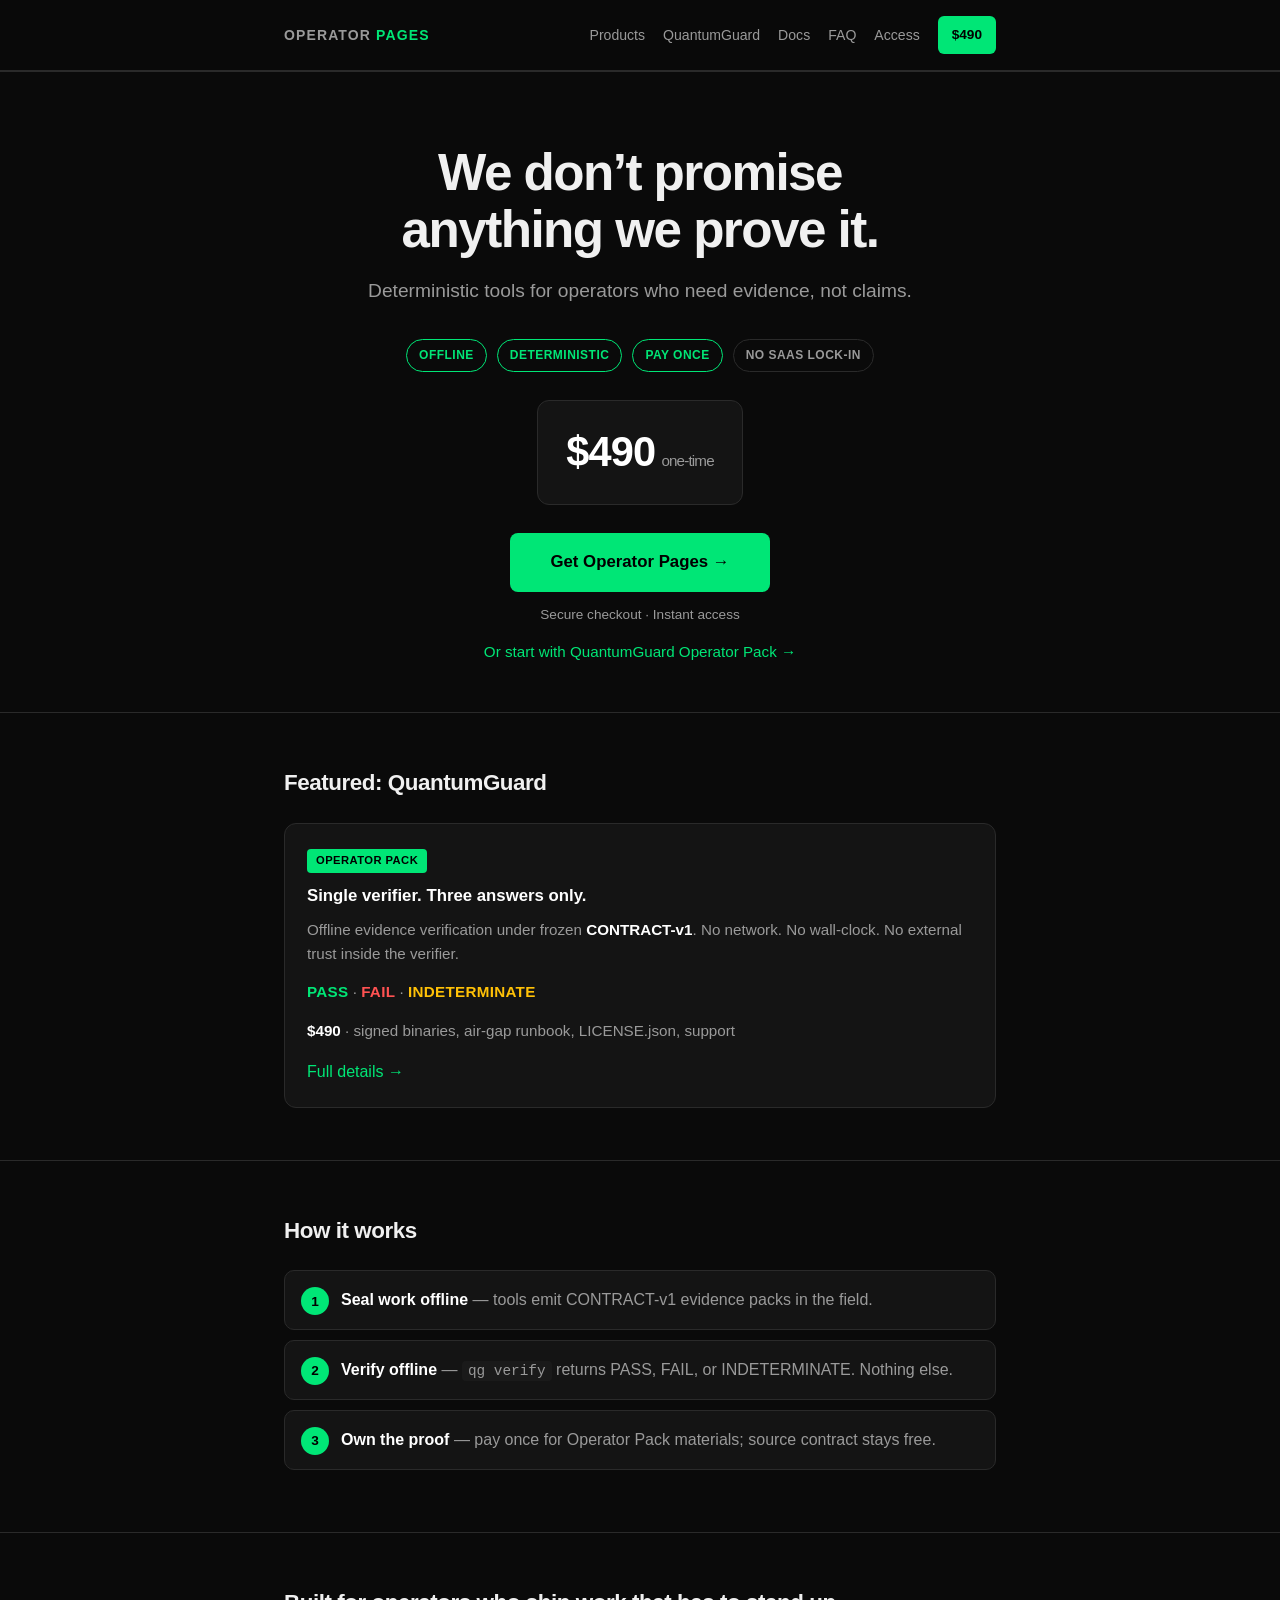
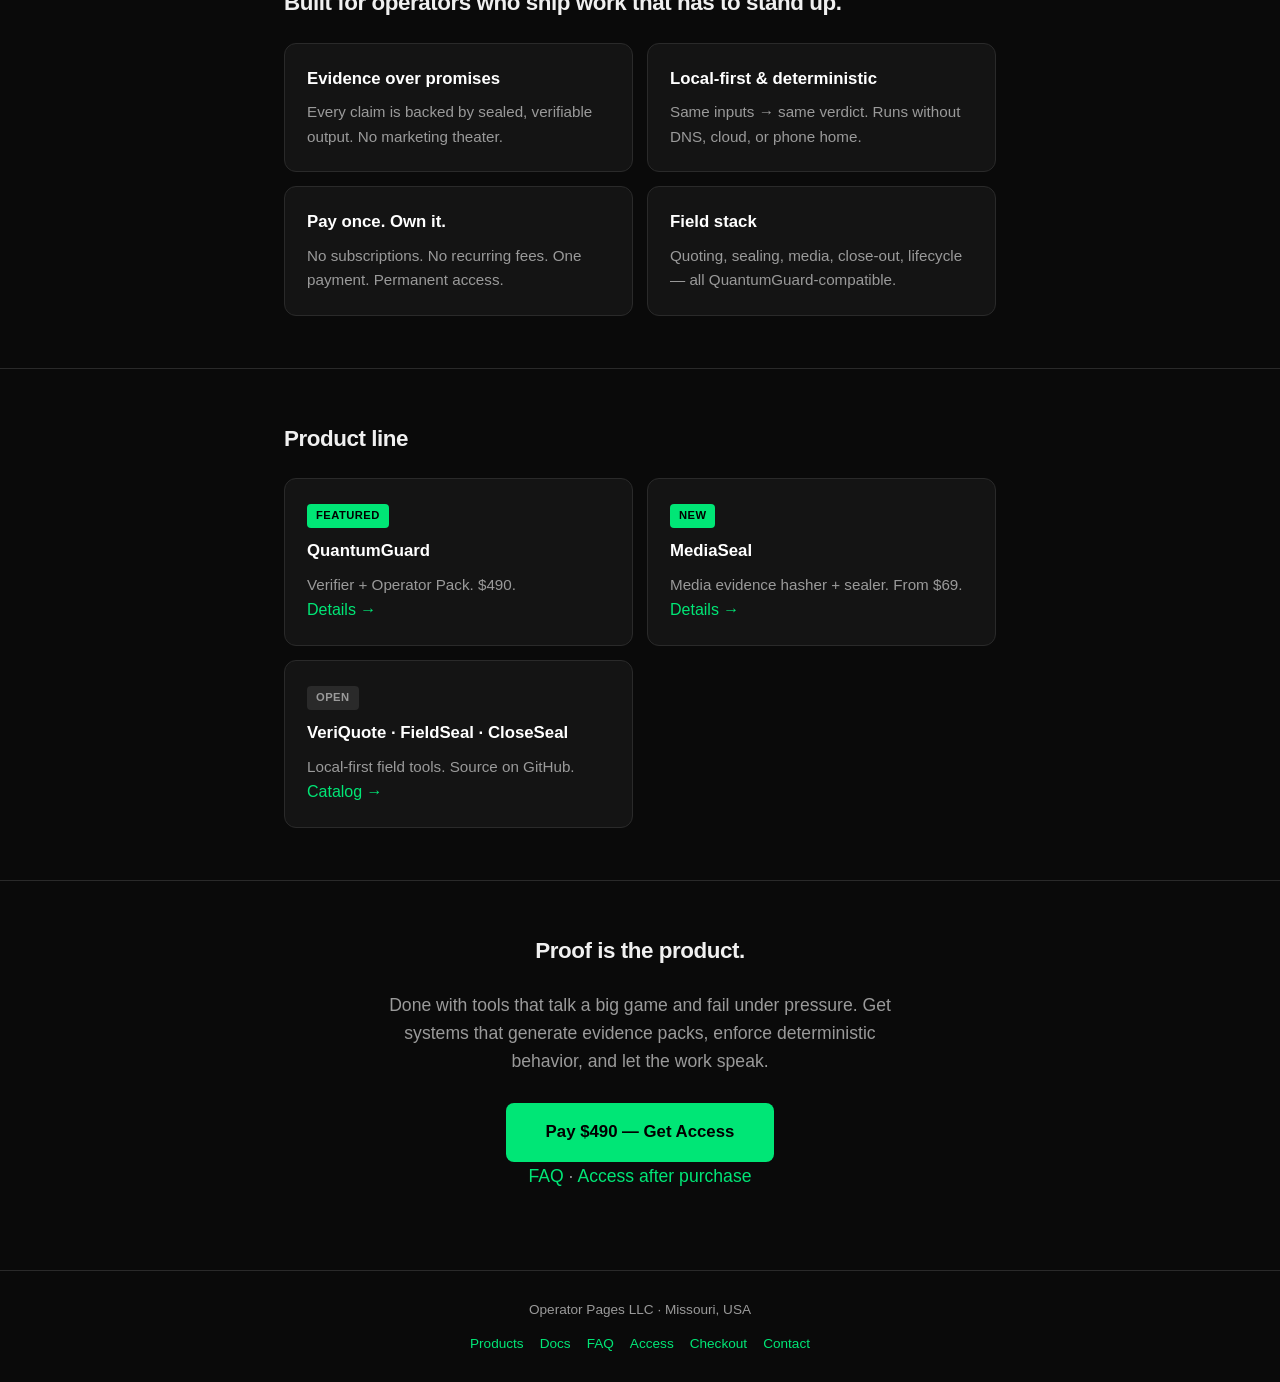
==== commit e126ed4d: "Mention MediaSeal on home product line" ====
--- a/index.html
+++ b/index.html
@@ -97,7 +97,7 @@
           </div>
           <div class="feature">
             <h3>Field stack</h3>
-            <p>Quoting, sealing, close-out, lifecycle — all QuantumGuard-compatible.</p>
+            <p>Quoting, sealing, media, close-out, lifecycle — all QuantumGuard-compatible.</p>
           </div>
         </div>
       </div>
@@ -112,6 +112,12 @@
             <h3>QuantumGuard</h3>
             <p>Verifier + Operator Pack. $490.</p>
             <a class="ext" href="products/quantumguard.html">Details →</a>
+          </div>
+          <div class="card">
+            <span class="badge">New</span>
+            <h3>MediaSeal</h3>
+            <p>Media evidence hasher + sealer. From $69.</p>
+            <a class="ext" href="products/mediaseal.html">Details →</a>
           </div>
           <div class="card">
             <span class="badge muted">Open</span>
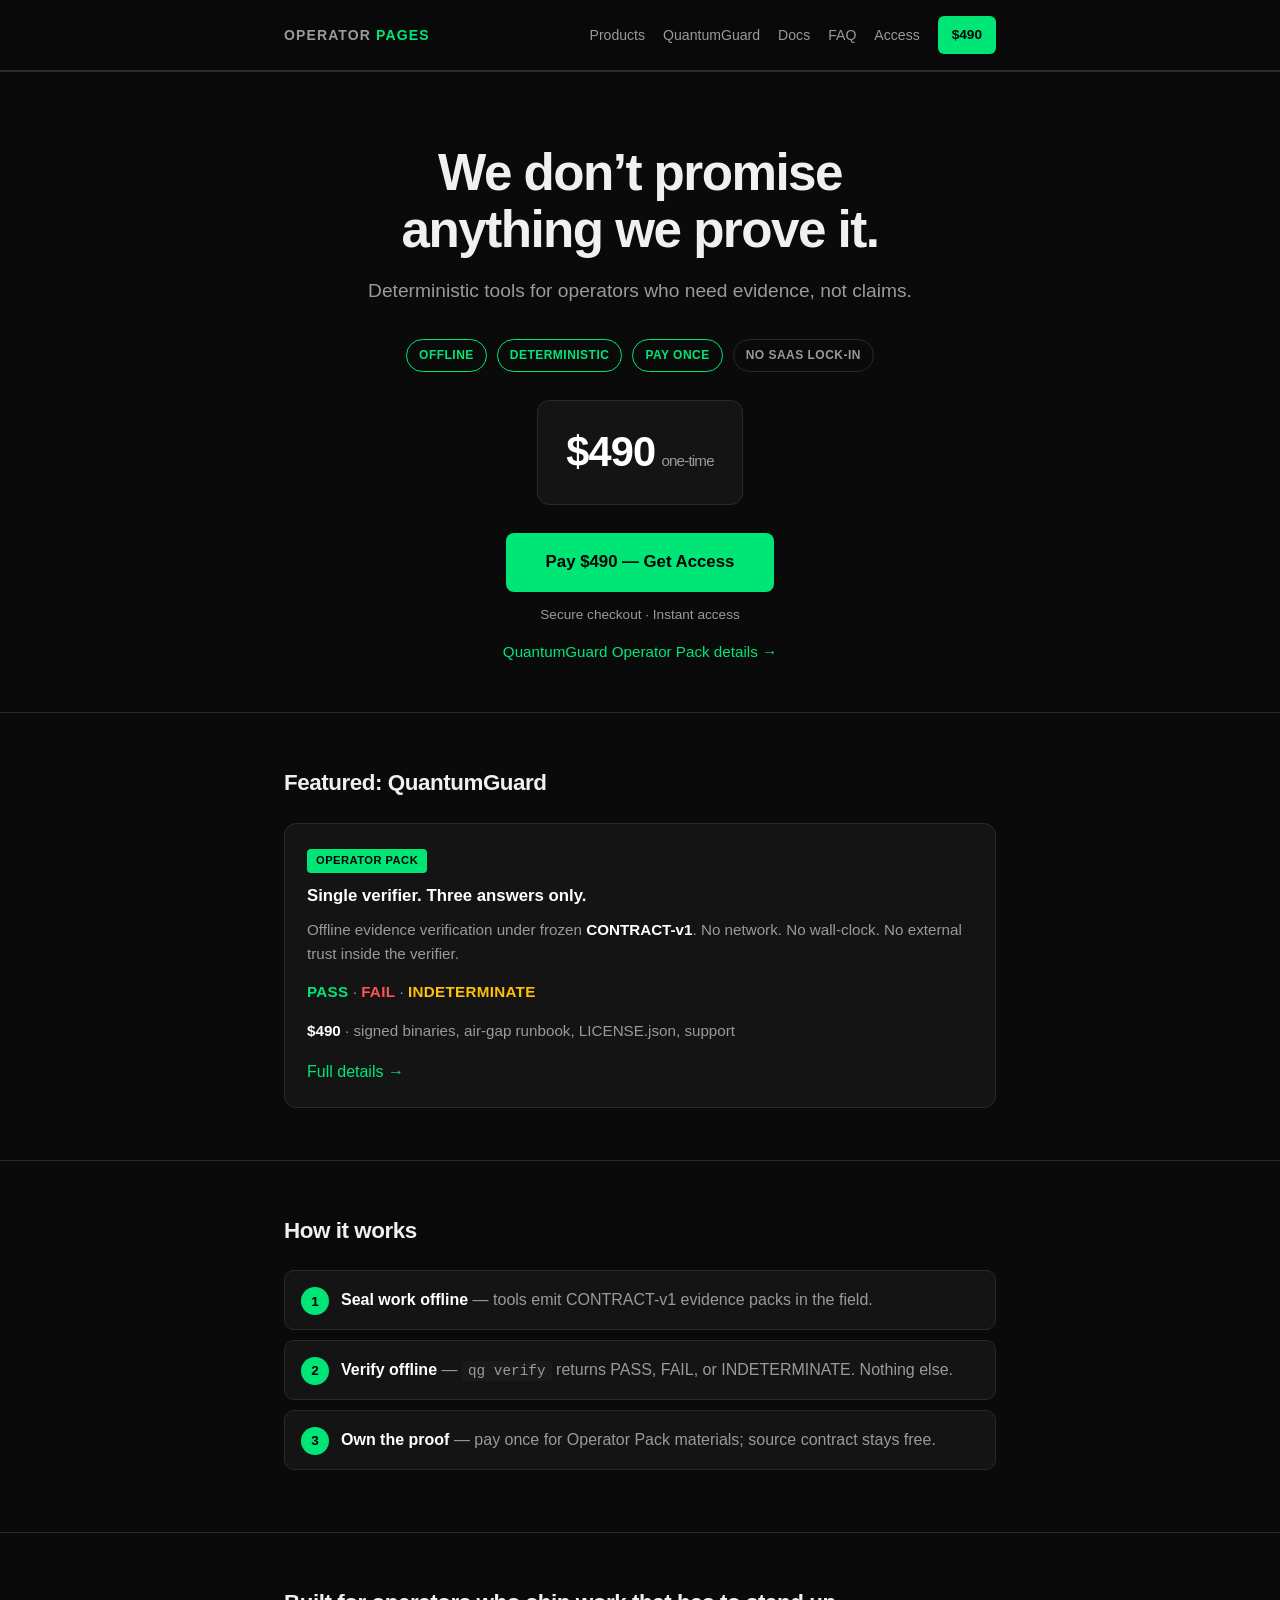
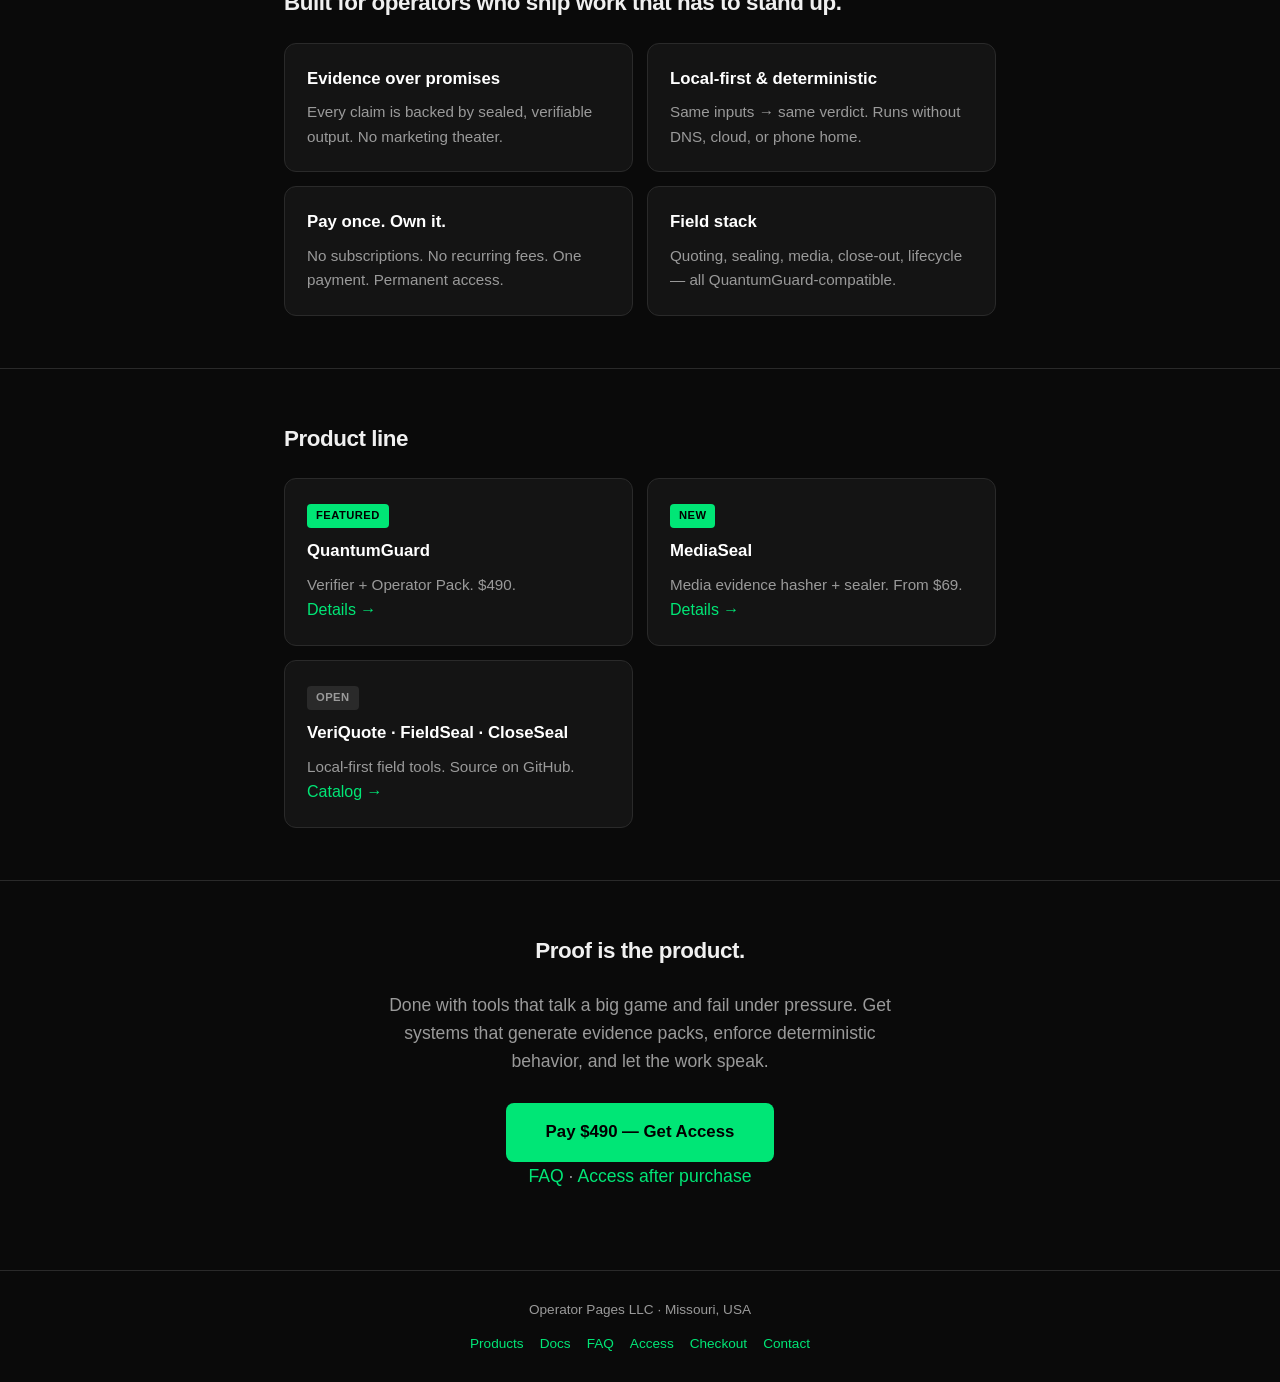
==== commit b013b4b3: "feat: Cloudflare Pages config + CTA/meta consistency (Stripe URL unchanged) - Add wrangler.toml for " ====
--- a/index.html
+++ b/index.html
@@ -5,9 +5,14 @@
   <meta name="viewport" content="width=device-width, initial-scale=1.0" />
   <title>Operator Pages — We don't promise anything we prove it.</title>
   <meta name="description" content="Deterministic tools for field operators. QuantumGuard evidence verification. Offline. PASS / FAIL / INDETERMINATE. Pay once." />
+  <link rel="canonical" href="https://operatorpages.com/" />
   <meta property="og:title" content="Operator Pages — Evidence over claims" />
   <meta property="og:description" content="QuantumGuard + Operator Pack. $490 one-time. Offline verification. No subscriptions." />
   <meta property="og:type" content="website" />
+  <meta property="og:url" content="https://operatorpages.com/" />
+  <meta name="twitter:card" content="summary" />
+  <meta name="twitter:title" content="Operator Pages — Evidence over claims" />
+  <meta name="twitter:description" content="QuantumGuard + Operator Pack. $490 one-time. Offline. Pay once." />
   <link rel="stylesheet" href="css/site.css" />
 </head>
 <body>
@@ -40,9 +45,9 @@
           <div class="price">$490<span>one-time</span></div>
         </div>
         <div>
-          <a href="https://buy.stripe.com/5kQaEYc9AewBaJleoN0ZW01" class="cta" target="_blank" rel="noopener">Get Operator Pages →</a>
+          <a href="https://buy.stripe.com/5kQaEYc9AewBaJleoN0ZW01" class="cta" target="_blank" rel="noopener">Pay $490 — Get Access</a>
           <p class="cta-sub">Secure checkout · Instant access</p>
-          <a href="products/quantumguard.html" class="cta-secondary">Or start with QuantumGuard Operator Pack →</a>
+          <a href="products/quantumguard.html" class="cta-secondary">QuantumGuard Operator Pack details →</a>
         </div>
       </div>
     </section>
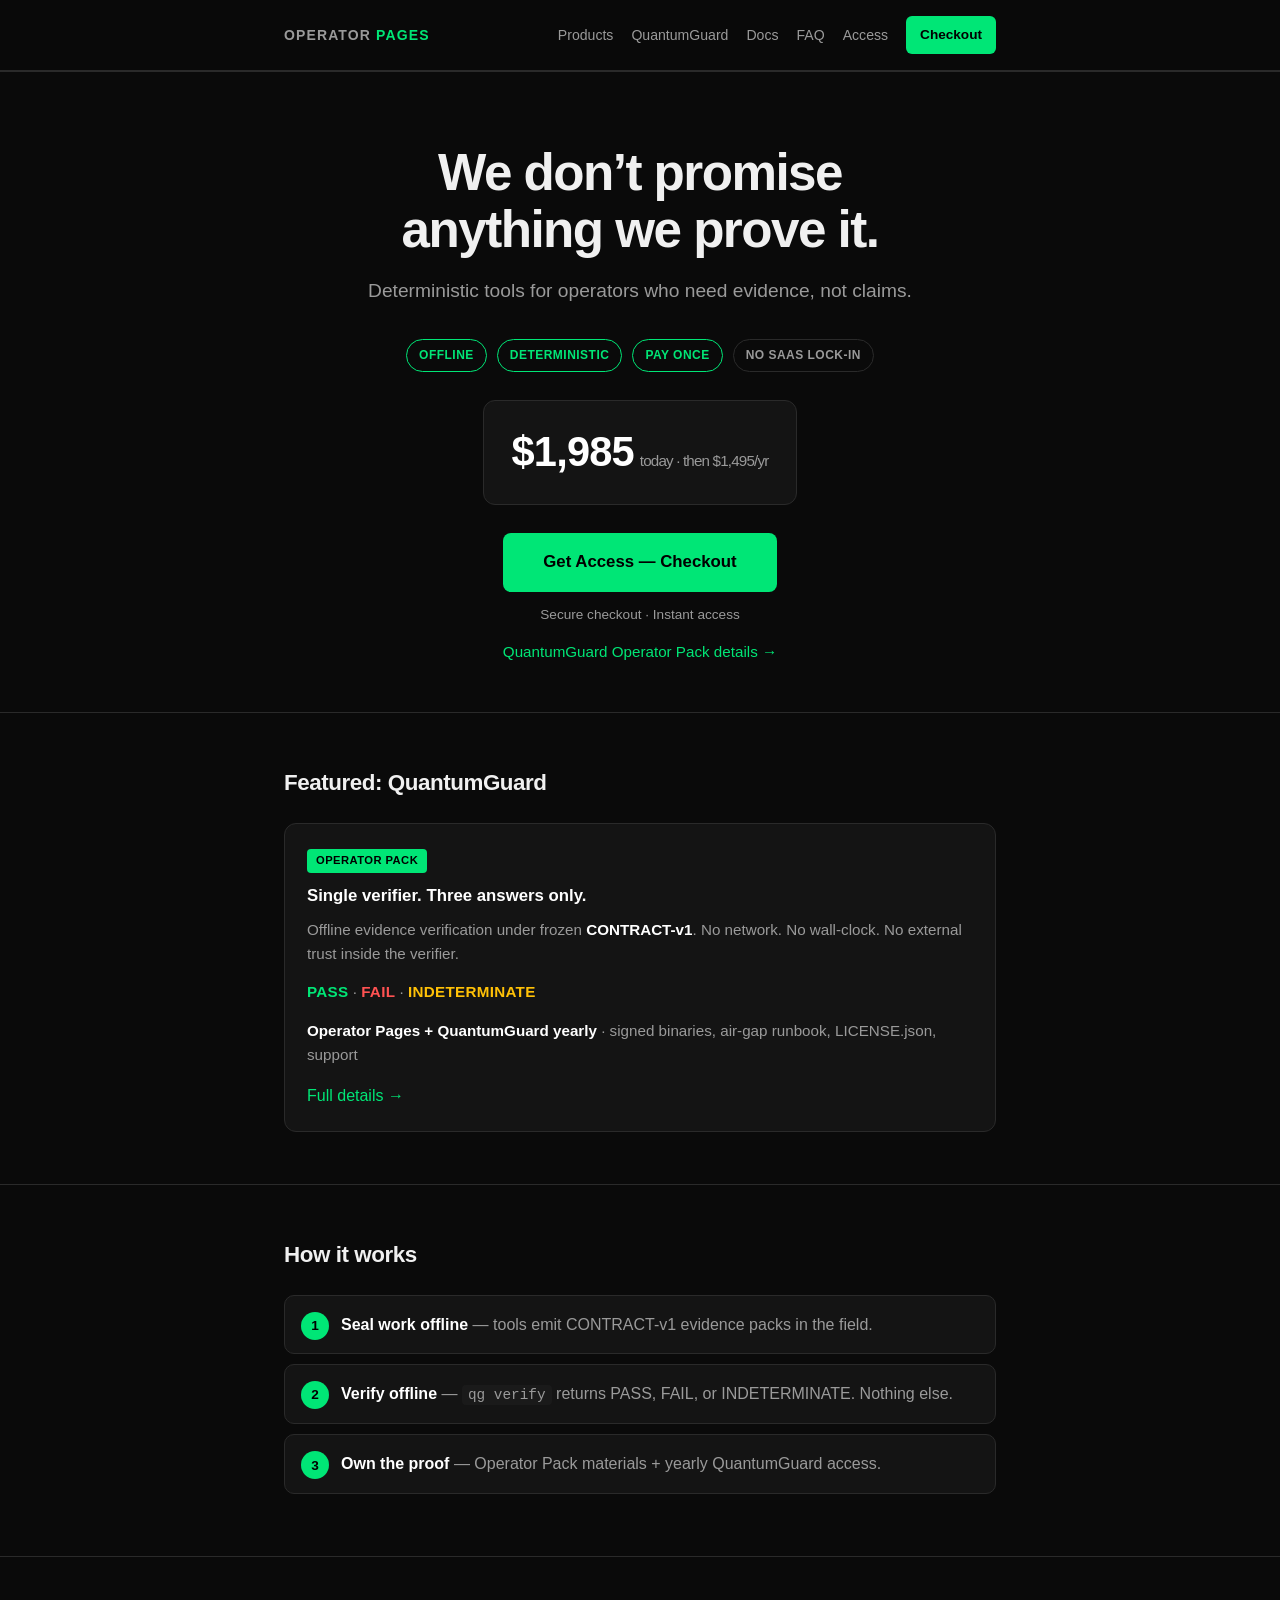
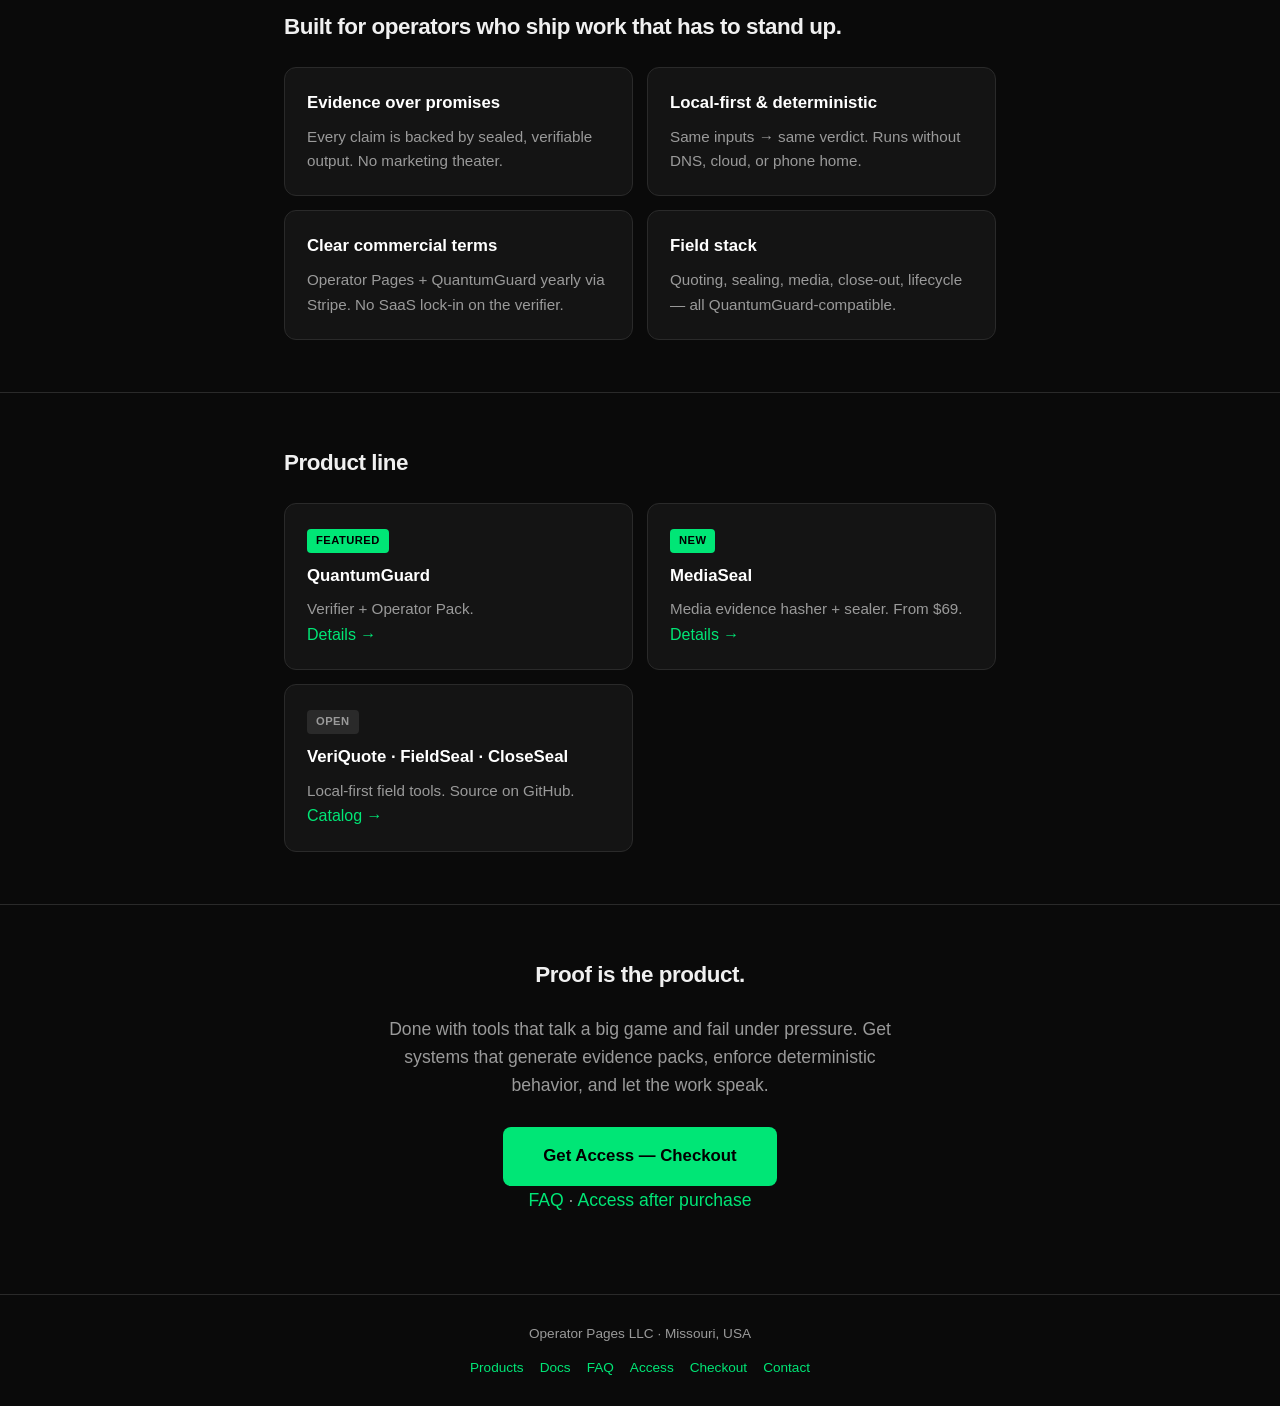
==== commit d5f97c77: "Point all CTAs to live Stripe checkout (Operator Pages + QuantumGuard yearly)" ====
--- a/index.html
+++ b/index.html
@@ -7,12 +7,12 @@
   <meta name="description" content="Deterministic tools for field operators. QuantumGuard evidence verification. Offline. PASS / FAIL / INDETERMINATE. Pay once." />
   <link rel="canonical" href="https://operatorpages.com/" />
   <meta property="og:title" content="Operator Pages — Evidence over claims" />
-  <meta property="og:description" content="QuantumGuard + Operator Pack. $490 one-time. Offline verification. No subscriptions." />
+  <meta property="og:description" content="QuantumGuard + Operator Pack. Offline verification." />
   <meta property="og:type" content="website" />
   <meta property="og:url" content="https://operatorpages.com/" />
   <meta name="twitter:card" content="summary" />
   <meta name="twitter:title" content="Operator Pages — Evidence over claims" />
-  <meta name="twitter:description" content="QuantumGuard + Operator Pack. $490 one-time. Offline. Pay once." />
+  <meta name="twitter:description" content="QuantumGuard + Operator Pack. Offline." />
   <link rel="stylesheet" href="css/site.css" />
 </head>
 <body>
@@ -25,7 +25,7 @@
         <a href="docs/">Docs</a>
         <a href="faq.html">FAQ</a>
         <a href="access.html">Access</a>
-        <a class="nav-cta" href="https://buy.stripe.com/5kQaEYc9AewBaJleoN0ZW01" target="_blank" rel="noopener">$490</a>
+        <a class="nav-cta" href="https://buy.stripe.com/dRmaEYb5w2NT2cP2G50ZW03" target="_blank" rel="noopener">Checkout</a>
       </nav>
     </div>
   </header>
@@ -42,10 +42,10 @@
           <span class="pill">No SaaS lock-in</span>
         </div>
         <div class="price-block">
-          <div class="price">$490<span>one-time</span></div>
+          <div class="price">$1,985<span>today · then $1,495/yr</span></div>
         </div>
         <div>
-          <a href="https://buy.stripe.com/5kQaEYc9AewBaJleoN0ZW01" class="cta" target="_blank" rel="noopener">Pay $490 — Get Access</a>
+          <a href="https://buy.stripe.com/dRmaEYb5w2NT2cP2G50ZW03" class="cta" target="_blank" rel="noopener">Get Access — Checkout</a>
           <p class="cta-sub">Secure checkout · Instant access</p>
           <a href="products/quantumguard.html" class="cta-secondary">QuantumGuard Operator Pack details →</a>
         </div>
@@ -67,7 +67,7 @@
             <span class="verdict v-fail">FAIL</span> ·
             <span class="verdict v-ind">INDETERMINATE</span>
           </p>
-          <p style="margin-bottom:16px"><strong style="color:var(--white)">$490</strong> · signed binaries, air-gap runbook, LICENSE.json, support</p>
+          <p style="margin-bottom:16px"><strong style="color:var(--white)">Operator Pages + QuantumGuard yearly</strong> · signed binaries, air-gap runbook, LICENSE.json, support</p>
           <a class="ext" href="products/quantumguard.html">Full details →</a>
         </div>
       </div>
@@ -79,7 +79,7 @@
         <ol class="steps">
           <li><strong style="color:var(--white)">Seal work offline</strong> — tools emit CONTRACT-v1 evidence packs in the field.</li>
           <li><strong style="color:var(--white)">Verify offline</strong> — <code>qg verify</code> returns PASS, FAIL, or INDETERMINATE. Nothing else.</li>
-          <li><strong style="color:var(--white)">Own the proof</strong> — pay once for Operator Pack materials; source contract stays free.</li>
+          <li><strong style="color:var(--white)">Own the proof</strong> — Operator Pack materials + yearly QuantumGuard access.</li>
         </ol>
       </div>
     </section>
@@ -97,8 +97,8 @@
             <p>Same inputs → same verdict. Runs without DNS, cloud, or phone home.</p>
           </div>
           <div class="feature">
-            <h3>Pay once. Own it.</h3>
-            <p>No subscriptions. No recurring fees. One payment. Permanent access.</p>
+            <h3>Clear commercial terms</h3>
+            <p>Operator Pages + QuantumGuard yearly via Stripe. No SaaS lock-in on the verifier.</p>
           </div>
           <div class="feature">
             <h3>Field stack</h3>
@@ -115,7 +115,7 @@
           <div class="card">
             <span class="badge">Featured</span>
             <h3>QuantumGuard</h3>
-            <p>Verifier + Operator Pack. $490.</p>
+            <p>Verifier + Operator Pack.</p>
             <a class="ext" href="products/quantumguard.html">Details →</a>
           </div>
           <div class="card">
@@ -141,7 +141,7 @@
           Done with tools that talk a big game and fail under pressure.
           Get systems that generate evidence packs, enforce deterministic behavior, and let the work speak.
         </p>
-        <a href="https://buy.stripe.com/5kQaEYc9AewBaJleoN0ZW01" class="cta" target="_blank" rel="noopener">Pay $490 — Get Access</a>
+        <a href="https://buy.stripe.com/dRmaEYb5w2NT2cP2G50ZW03" class="cta" target="_blank" rel="noopener">Get Access — Checkout</a>
         <p class="cta-sub"><a class="ext" href="faq.html">FAQ</a> · <a class="ext" href="access.html">Access after purchase</a></p>
       </div>
     </section>
@@ -155,7 +155,7 @@
         <a href="docs/">Docs</a>
         <a href="faq.html">FAQ</a>
         <a href="access.html">Access</a>
-        <a href="https://buy.stripe.com/5kQaEYc9AewBaJleoN0ZW01" target="_blank" rel="noopener">Checkout</a>
+        <a href="https://buy.stripe.com/dRmaEYb5w2NT2cP2G50ZW03" target="_blank" rel="noopener">Checkout</a>
         <a href="mailto:danpennic@gmail.com">Contact</a>
       </div>
     </div>
